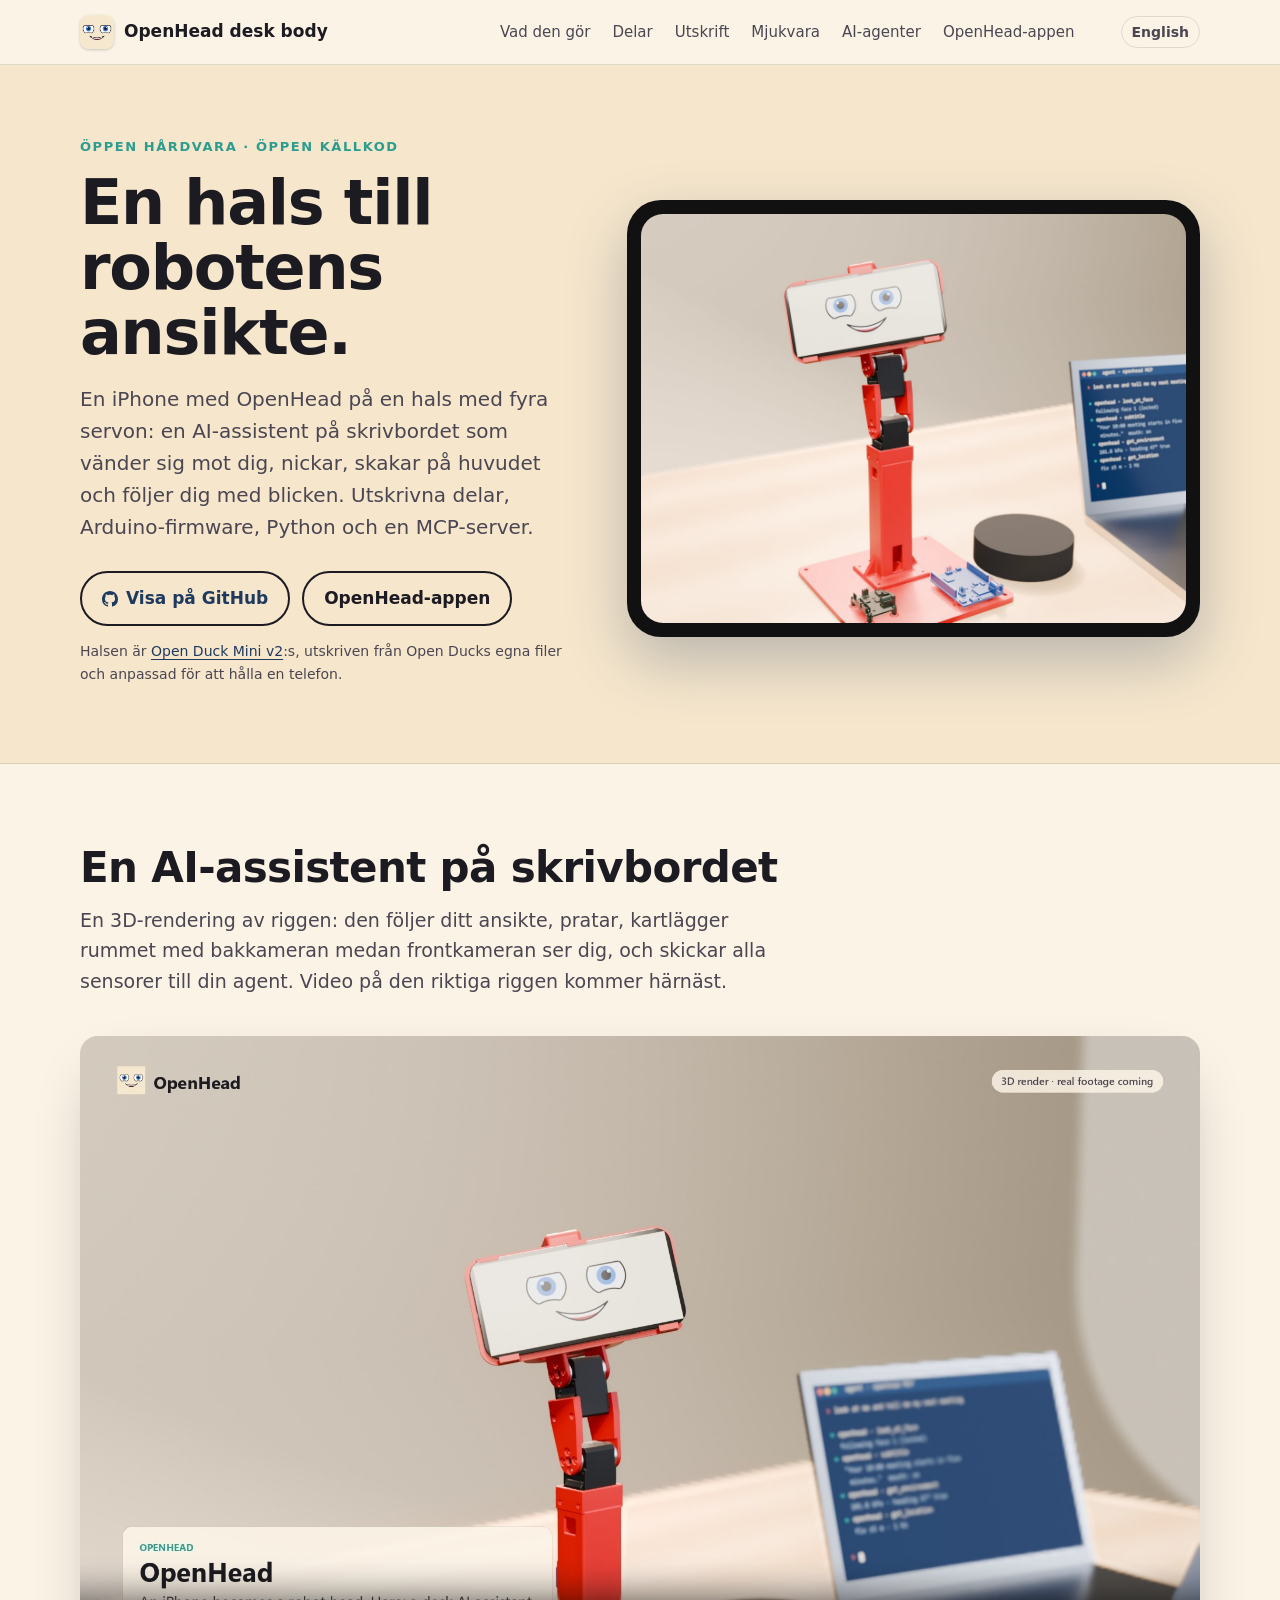
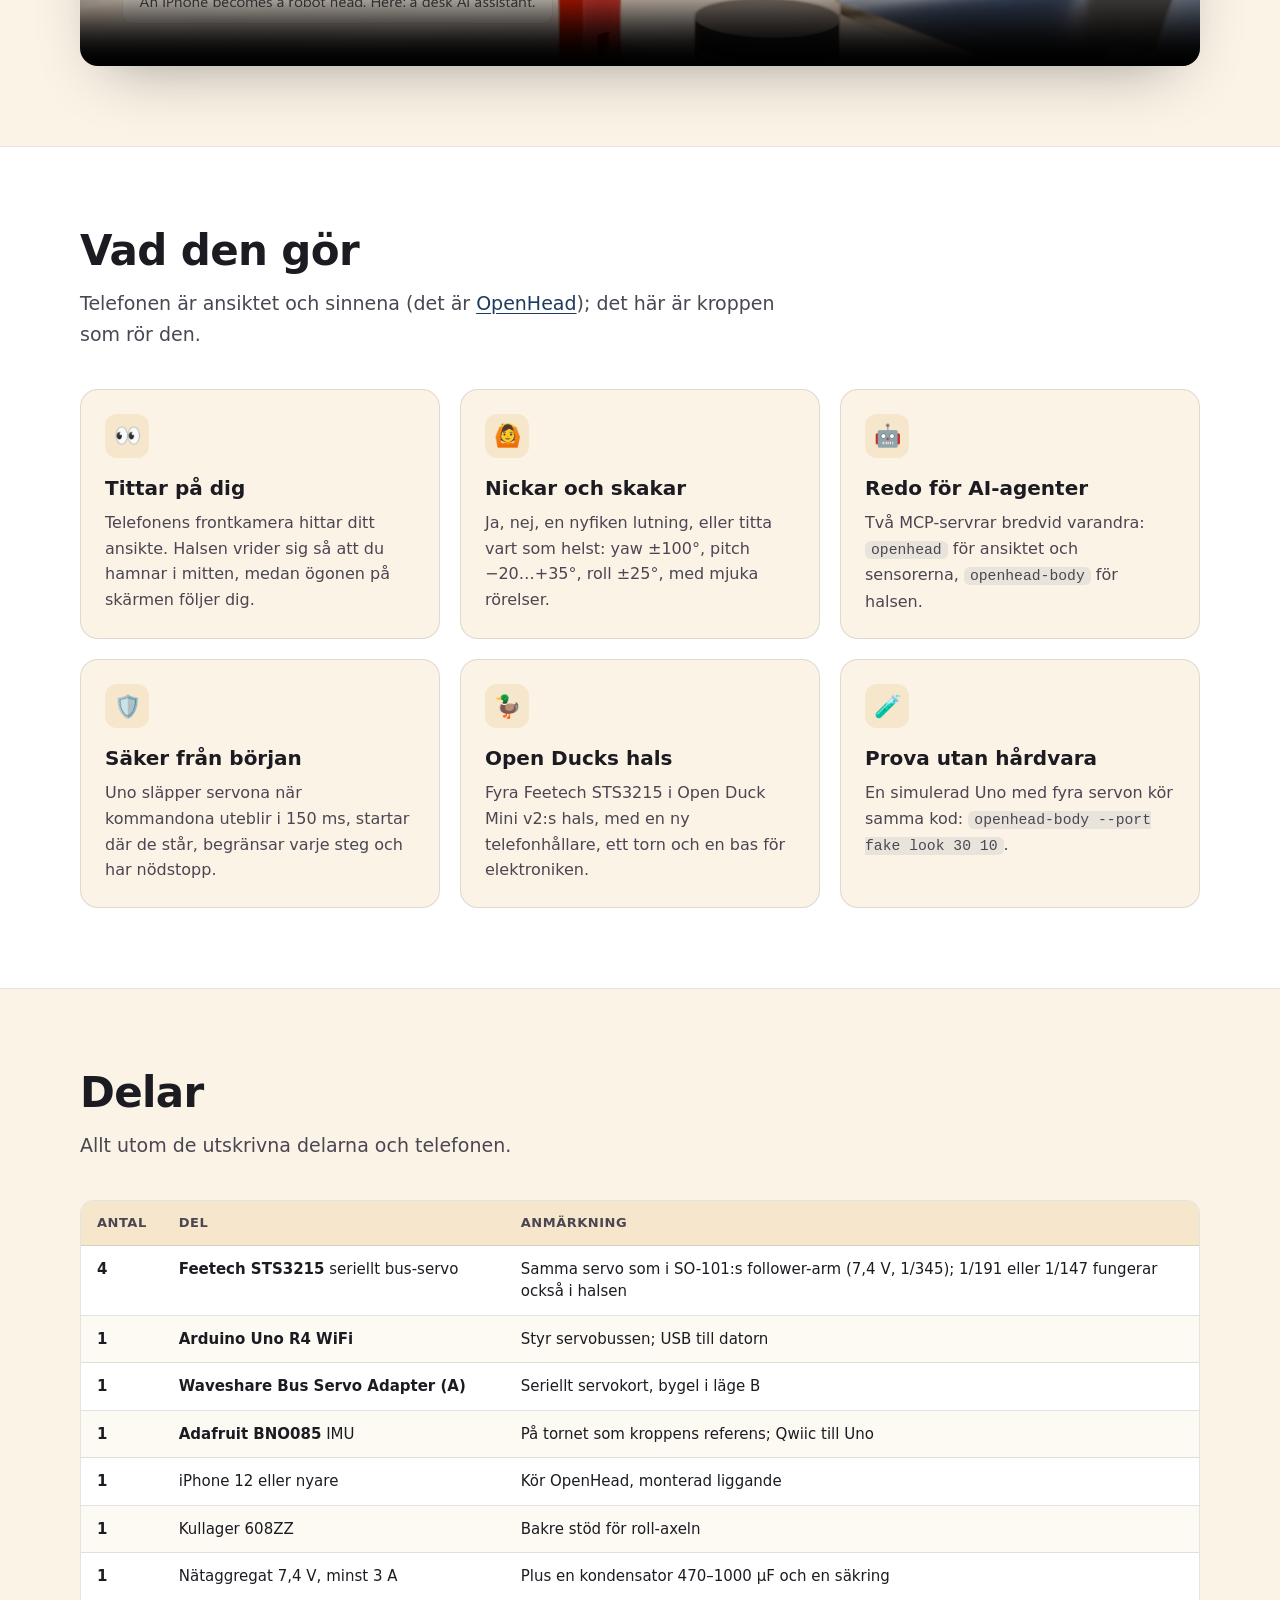
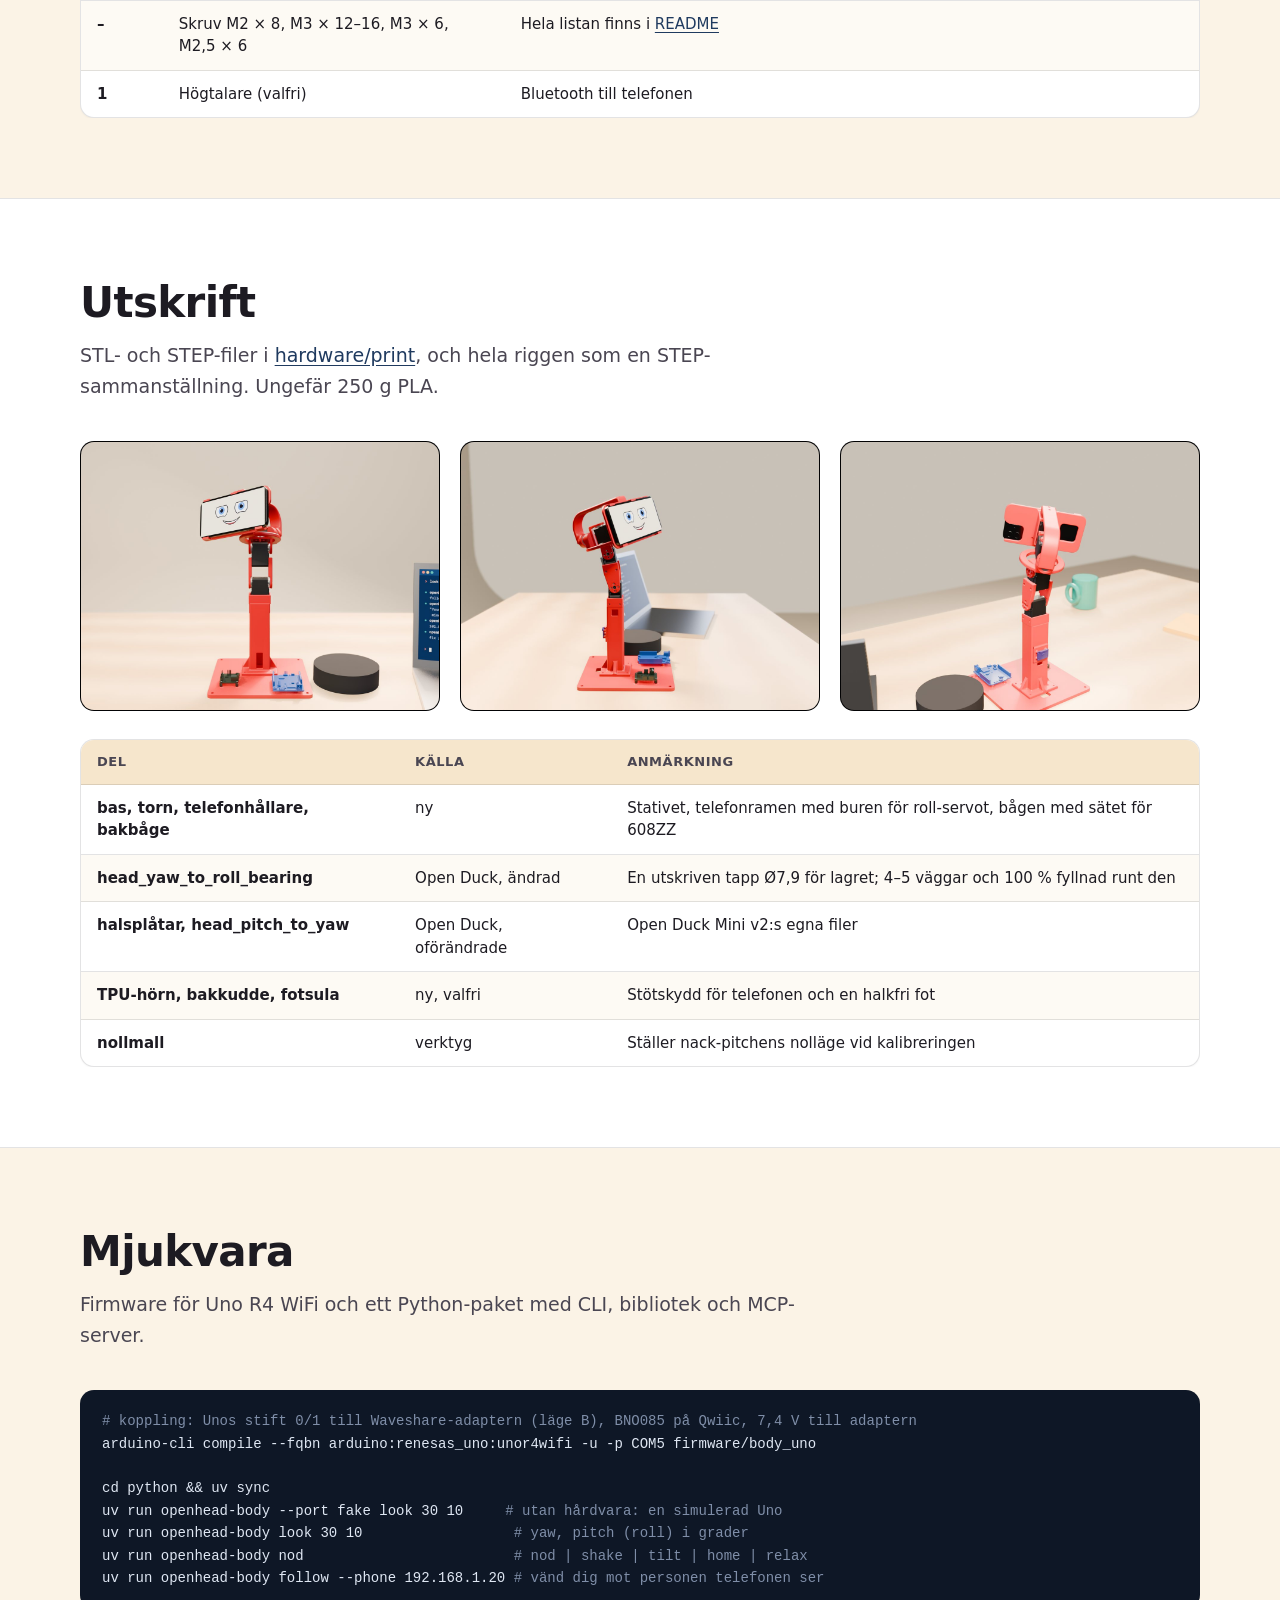
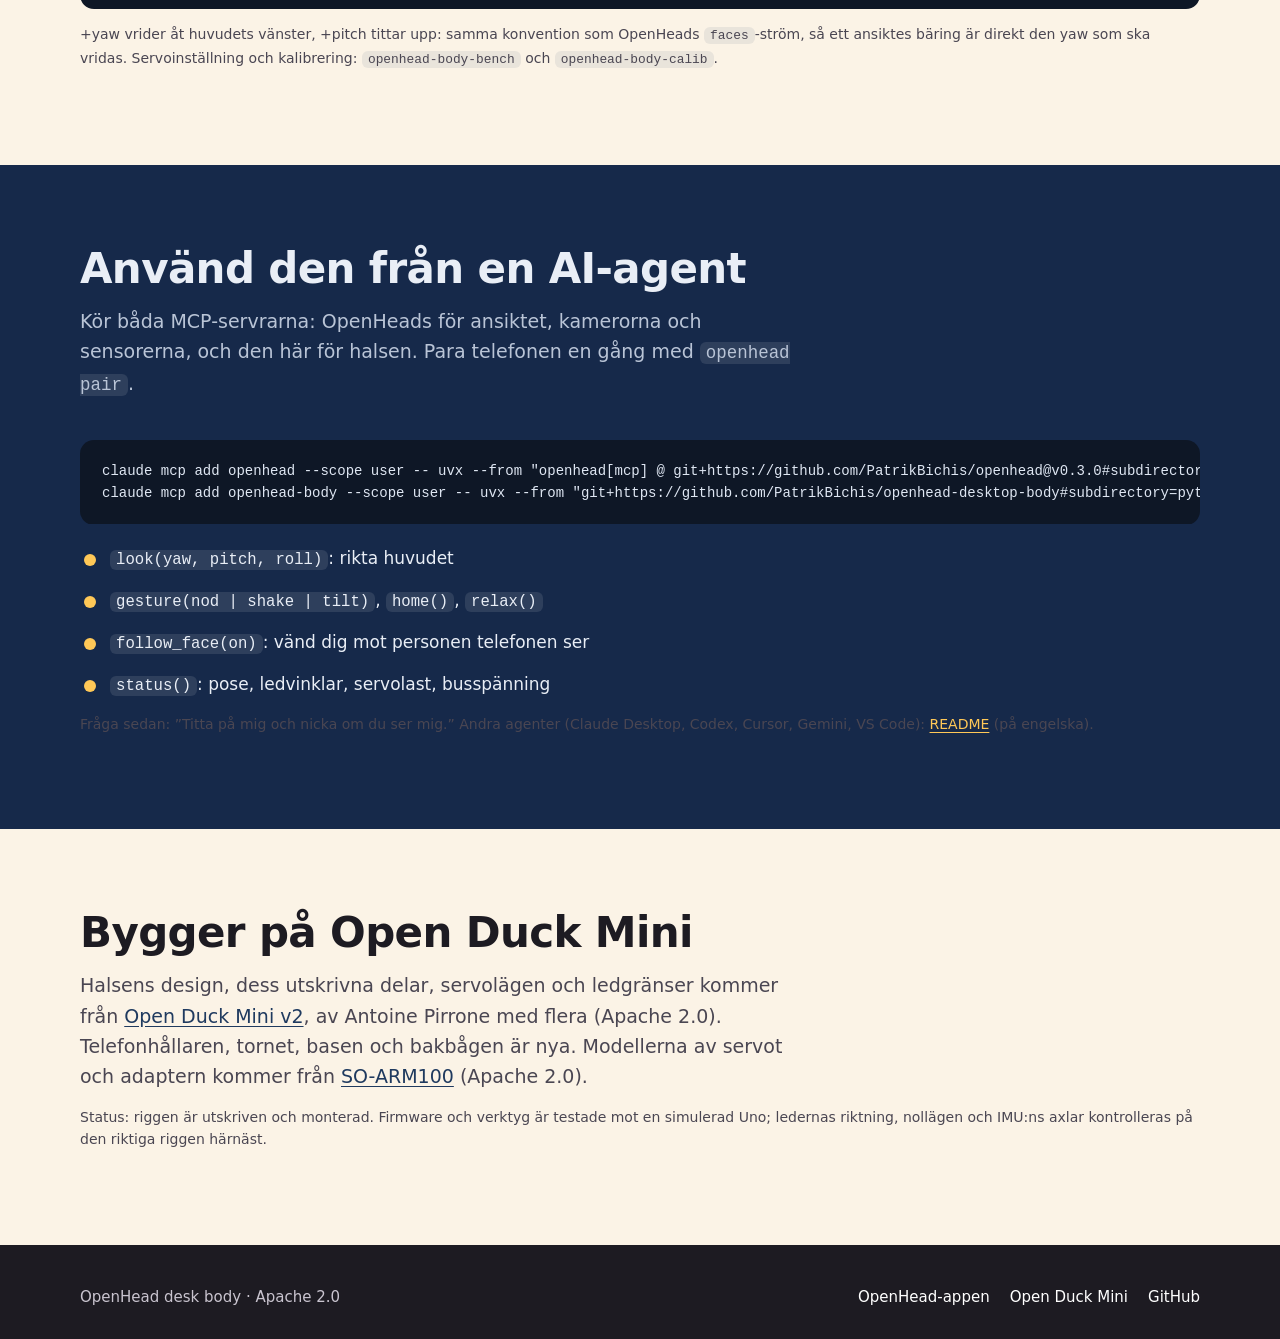
==== docs/sv/index.html @ c27f56aa "OpenHead desk body: Open Duck Mini's neck holding an iPhone The body under OpenHead: printed parts (" ====
<!doctype html>
<html lang="sv">
<head>
  <meta charset="utf-8">
  <meta name="viewport" content="width=device-width, initial-scale=1">
  <title>OpenHead desk body</title>
  <meta name="description" content="En iPhone på en hals med fyra servon: en AI-assistent på skrivbordet som tittar på dig. Utskrivna delar, firmware för Arduino Uno R4 WiFi, Python och en MCP-server. Halsen är Open Duck Mini v2:s, anpassad för att hålla en telefon. Öppen källkod.">
  <meta property="og:title" content="OpenHead desk body">
  <meta property="og:description" content="En iPhone på en hals med fyra servon: en AI-assistent på skrivbordet som tittar på dig. Öppen källkod.">
  <meta property="og:image" content="https://patrikbichis.github.io/openhead-desktop-body/media/desk-assistant-poster.jpg">
  <link rel="alternate" hreflang="en" href="https://patrikbichis.github.io/openhead-desktop-body/">
  <link rel="alternate" hreflang="sv" href="https://patrikbichis.github.io/openhead-desktop-body/sv/">
  <link rel="alternate" hreflang="x-default" href="https://patrikbichis.github.io/openhead-desktop-body/">
  <link rel="icon" href="../media/favicon.png">
  <link rel="stylesheet" href="../site.css">
</head>
<body>
  <header class="top">
    <div class="wrap">
      <a class="brand" href="./"><img src="../media/icon.png" alt="">OpenHead desk body</a>
      <nav aria-label="Huvudmeny">
        <a href="#what">Vad den gör</a>
        <a href="#bom">Delar</a>
        <a href="#print">Utskrift</a>
        <a href="#software">Mjukvara</a>
        <a href="#agents">AI-agenter</a>
        <a href="https://patrikbichis.github.io/openhead/sv/">OpenHead-appen</a>
      </nav>
      <a class="lang" href="../" hreflang="en" lang="en">English</a>
    </div>
  </header>

  <main>
    <section class="hero">
      <div class="wrap">
        <div>
          <p class="eyebrow">Öppen hårdvara · Öppen källkod</p>
          <h1>En hals till robotens ansikte.</h1>
          <p class="lead">En iPhone med OpenHead på en hals med fyra servon: en AI-assistent på skrivbordet som vänder sig mot dig, nickar, skakar på huvudet och följer dig med blicken. Utskrivna delar, Arduino-firmware, Python och en MCP-server.</p>
          <div class="buttons">
            <a class="btn" href="https://github.com/PatrikBichis/openhead-desktop-body"><svg class="gh" aria-hidden="true" width="16" height="16" viewBox="0 0 16 16" fill="currentColor"><path d="M8 0c4.42 0 8 3.58 8 8a8.013 8.013 0 0 1-5.45 7.59c-.4.08-.55-.17-.55-.38 0-.27.01-1.13.01-2.2 0-.75-.25-1.23-.54-1.48 1.78-.2 3.65-.88 3.65-3.95 0-.88-.31-1.59-.82-2.15.08-.2.36-1.02-.08-2.12 0 0-.67-.22-2.2.82-.64-.18-1.32-.27-2-.27-.68 0-1.36.09-2 .27-1.53-1.03-2.2-.82-2.2-.82-.44 1.1-.16 1.92-.08 2.12-.51.56-.82 1.28-.82 2.15 0 3.06 1.86 3.75 3.64 3.95-.23.2-.44.55-.51 1.07-.46.21-1.61.55-2.33-.66-.15-.24-.6-.83-1.23-.82-.67.01-.27.38.01.53.34.19.73.9.82 1.13.16.45.68 1.31 2.69.94 0 .67.01 1.3.01 1.49 0 .21-.15.45-.55.38A7.995 7.995 0 0 1 0 8c0-4.42 3.58-8 8-8Z"/></svg>Visa på GitHub</a>
            <a class="btn ghost" href="https://patrikbichis.github.io/openhead/sv/">OpenHead-appen</a>
          </div>
          <p class="note">Halsen är <a href="https://github.com/apirrone/Open_Duck_Mini">Open Duck Mini v2</a>:s, utskriven från Open Ducks egna filer och anpassad för att hålla en telefon.</p>
        </div>
        <div class="phone">
          <img src="../media/hardware/hero.jpg" alt="Rendering av riggen: ett rött torn och en hals med fyra servon som håller en iPhone med ett leende ansikte" style="border-radius:22px; aspect-ratio: 4 / 3">
        </div>
      </div>
    </section>

    <section id="desk" class="film">
      <div class="wrap">
        <h2>En AI-assistent på skrivbordet</h2>
        <p class="sub">En 3D-rendering av riggen: den följer ditt ansikte, pratar, kartlägger rummet med bakkameran medan frontkameran ser dig, och skickar alla sensorer till din agent. Video på den riktiga riggen kommer härnäst.</p>
        <video controls muted loop playsinline preload="metadata" poster="../media/desk-assistant-poster.jpg"
               aria-label="3D-rendering: den röda riggen på ett skrivbord som följer en person, pratar, använder båda kamerorna och skickar sensordata till en AI-agent på en laptop">
          <source src="../media/desk-assistant.mp4" type="video/mp4">
        </video>
      </div>
    </section>

    <section id="what" class="alt">
      <div class="wrap">
        <h2>Vad den gör</h2>
        <p class="sub">Telefonen är ansiktet och sinnena (det är <a href="https://github.com/PatrikBichis/openhead">OpenHead</a>); det här är kroppen som rör den.</p>
        <div class="grid">
          <div class="card">
            <div class="icon" aria-hidden="true">👀</div>
            <h3>Tittar på dig</h3>
            <p>Telefonens frontkamera hittar ditt ansikte. Halsen vrider sig så att du hamnar i mitten, medan ögonen på skärmen följer dig.</p>
          </div>
          <div class="card">
            <div class="icon" aria-hidden="true">🙆</div>
            <h3>Nickar och skakar</h3>
            <p>Ja, nej, en nyfiken lutning, eller titta vart som helst: yaw ±100°, pitch −20…+35°, roll ±25°, med mjuka rörelser.</p>
          </div>
          <div class="card">
            <div class="icon" aria-hidden="true">🤖</div>
            <h3>Redo för AI-agenter</h3>
            <p>Två MCP-servrar bredvid varandra: <code>openhead</code> för ansiktet och sensorerna, <code>openhead-body</code> för halsen.</p>
          </div>
          <div class="card">
            <div class="icon" aria-hidden="true">🛡️</div>
            <h3>Säker från början</h3>
            <p>Uno släpper servona när kommandona uteblir i 150 ms, startar där de står, begränsar varje steg och har nödstopp.</p>
          </div>
          <div class="card">
            <div class="icon" aria-hidden="true">🦆</div>
            <h3>Open Ducks hals</h3>
            <p>Fyra Feetech STS3215 i Open Duck Mini v2:s hals, med en ny telefonhållare, ett torn och en bas för elektroniken.</p>
          </div>
          <div class="card">
            <div class="icon" aria-hidden="true">🧪</div>
            <h3>Prova utan hårdvara</h3>
            <p>En simulerad Uno med fyra servon kör samma kod: <code>openhead-body --port fake look 30 10</code>.</p>
          </div>
        </div>
      </div>
    </section>

    <section id="bom">
      <div class="wrap">
        <h2>Delar</h2>
        <p class="sub">Allt utom de utskrivna delarna och telefonen.</p>
        <div style="overflow-x:auto">
          <table class="data">
            <thead><tr><th>Antal</th><th>Del</th><th>Anmärkning</th></tr></thead>
            <tbody>
              <tr><td>4</td><td><strong>Feetech STS3215</strong> seriellt bus-servo</td><td>Samma servo som i SO-101:s follower-arm (7,4 V, 1/345); 1/191 eller 1/147 fungerar också i halsen</td></tr>
              <tr><td>1</td><td><strong>Arduino Uno R4 WiFi</strong></td><td>Styr servobussen; USB till datorn</td></tr>
              <tr><td>1</td><td><strong>Waveshare Bus Servo Adapter (A)</strong></td><td>Seriellt servokort, bygel i läge B</td></tr>
              <tr><td>1</td><td><strong>Adafruit BNO085</strong> IMU</td><td>På tornet som kroppens referens; Qwiic till Uno</td></tr>
              <tr><td>1</td><td>iPhone 12 eller nyare</td><td>Kör OpenHead, monterad liggande</td></tr>
              <tr><td>1</td><td>Kullager 608ZZ</td><td>Bakre stöd för roll-axeln</td></tr>
              <tr><td>1</td><td>Nätaggregat 7,4 V, minst 3 A</td><td>Plus en kondensator 470–1000 µF och en säkring</td></tr>
              <tr><td>–</td><td>Skruv M2 × 8, M3 × 12–16, M3 × 6, M2,5 × 6</td><td>Hela listan finns i <a href="https://github.com/PatrikBichis/openhead-desktop-body#bill-of-materials">README</a></td></tr>
              <tr><td>1</td><td>Högtalare (valfri)</td><td>Bluetooth till telefonen</td></tr>
            </tbody>
          </table>
        </div>
      </div>
    </section>

    <section id="print" class="alt">
      <div class="wrap">
        <h2>Utskrift</h2>
        <p class="sub">STL- och STEP-filer i <a href="https://github.com/PatrikBichis/openhead-desktop-body/tree/main/hardware/print">hardware/print</a>, och hela riggen som en STEP-sammanställning. Ungefär 250 g PLA.</p>
        <div class="grid" style="grid-template-columns: repeat(3, minmax(0, 1fr))">
          <figure style="margin:0"><img class="shot" src="../media/hardware/front.jpg" alt="Riggen framifrån" loading="lazy"></figure>
          <figure style="margin:0"><img class="shot" src="../media/hardware/side.jpg" alt="Riggen från sidan: torn, hals och telefonhållare" loading="lazy"></figure>
          <figure style="margin:0"><img class="shot" src="../media/hardware/back.jpg" alt="Riggen bakifrån: bakbågen med lagret och telefonens bakkamera" loading="lazy"></figure>
        </div>
        <div style="overflow-x:auto; margin-top: 28px">
          <table class="data">
            <thead><tr><th>Del</th><th>Källa</th><th>Anmärkning</th></tr></thead>
            <tbody>
              <tr><td>bas, torn, telefonhållare, bakbåge</td><td>ny</td><td>Stativet, telefonramen med buren för roll-servot, bågen med sätet för 608ZZ</td></tr>
              <tr><td>head_yaw_to_roll_bearing</td><td>Open Duck, ändrad</td><td>En utskriven tapp Ø7,9 för lagret; 4–5 väggar och 100 % fyllnad runt den</td></tr>
              <tr><td>halsplåtar, head_pitch_to_yaw</td><td>Open Duck, oförändrade</td><td>Open Duck Mini v2:s egna filer</td></tr>
              <tr><td>TPU-hörn, bakkudde, fotsula</td><td>ny, valfri</td><td>Stötskydd för telefonen och en halkfri fot</td></tr>
              <tr><td>nollmall</td><td>verktyg</td><td>Ställer nack-pitchens nolläge vid kalibreringen</td></tr>
            </tbody>
          </table>
        </div>
      </div>
    </section>

    <section id="software">
      <div class="wrap">
        <h2>Mjukvara</h2>
        <p class="sub">Firmware för Uno R4 WiFi och ett Python-paket med CLI, bibliotek och MCP-server.</p>
        <pre><span class="c"># koppling: Unos stift 0/1 till Waveshare-adaptern (läge B), BNO085 på Qwiic, 7,4 V till adaptern</span>
arduino-cli compile --fqbn arduino:renesas_uno:unor4wifi -u -p COM5 firmware/body_uno

cd python &amp;&amp; uv sync
uv run openhead-body --port fake look 30 10     <span class="c"># utan hårdvara: en simulerad Uno</span>
uv run openhead-body look 30 10                  <span class="c"># yaw, pitch (roll) i grader</span>
uv run openhead-body nod                         <span class="c"># nod | shake | tilt | home | relax</span>
uv run openhead-body follow --phone 192.168.1.20 <span class="c"># vänd dig mot personen telefonen ser</span></pre>
        <p class="note">+yaw vrider åt huvudets vänster, +pitch tittar upp: samma konvention som OpenHeads <code>faces</code>-ström, så ett ansiktes bäring är direkt den yaw som ska vridas. Servoinställning och kalibrering: <code>openhead-body-bench</code> och <code>openhead-body-calib</code>.</p>
      </div>
    </section>

    <section id="agents" class="dark">
      <div class="wrap">
        <h2>Använd den från en AI-agent</h2>
        <p class="sub">Kör båda MCP-servrarna: OpenHeads för ansiktet, kamerorna och sensorerna, och den här för halsen. Para telefonen en gång med <code>openhead pair</code>.</p>
        <pre>claude mcp add openhead --scope user -- uvx --from "openhead[mcp] @ git+https://github.com/PatrikBichis/openhead@v0.3.0#subdirectory=python" openhead mcp --device 192.168.1.20
claude mcp add openhead-body --scope user -- uvx --from "git+https://github.com/PatrikBichis/openhead-desktop-body#subdirectory=python" openhead-body --phone 192.168.1.20 mcp</pre>
        <ul class="list" style="margin-top: 20px">
          <li><code>look(yaw, pitch, roll)</code>: rikta huvudet</li>
          <li><code>gesture(nod | shake | tilt)</code>, <code>home()</code>, <code>relax()</code></li>
          <li><code>follow_face(on)</code>: vänd dig mot personen telefonen ser</li>
          <li><code>status()</code>: pose, ledvinklar, servolast, busspänning</li>
        </ul>
        <p class="note">Fråga sedan: ”Titta på mig och nicka om du ser mig.” Andra agenter (Claude Desktop, Codex, Cursor, Gemini, VS Code): <a href="https://github.com/PatrikBichis/openhead-desktop-body#use-it-from-an-ai-agent">README</a> (på engelska).</p>
      </div>
    </section>

    <section>
      <div class="wrap">
        <h2>Bygger på Open Duck Mini</h2>
        <p class="sub" style="margin-bottom: 12px">Halsens design, dess utskrivna delar, servolägen och ledgränser kommer från <a href="https://github.com/apirrone/Open_Duck_Mini">Open Duck Mini v2</a>, av Antoine Pirrone med flera (Apache 2.0). Telefonhållaren, tornet, basen och bakbågen är nya. Modellerna av servot och adaptern kommer från <a href="https://github.com/TheRobotStudio/SO-ARM100">SO-ARM100</a> (Apache 2.0).</p>
        <p class="note">Status: riggen är utskriven och monterad. Firmware och verktyg är testade mot en simulerad Uno; ledernas riktning, nollägen och IMU:ns axlar kontrolleras på den riktiga riggen härnäst.</p>
      </div>
    </section>
  </main>

  <footer>
    <div class="wrap">
      <span>OpenHead desk body · Apache 2.0</span>
      <nav aria-label="Sidfot">
        <a href="https://patrikbichis.github.io/openhead/sv/">OpenHead-appen</a>
        <a href="https://github.com/apirrone/Open_Duck_Mini">Open Duck Mini</a>
        <a class="ghlink" href="https://github.com/PatrikBichis/openhead-desktop-body">GitHub</a>
      </nav>
    </div>
  </footer>
  <script src="../film.js" defer></script>
</body>
</html>
---- docs/site.css ----
/* OpenHead website (GitHub Pages from docs/). Colours from the cartoon theme. */
:root {
  --cream: #f6e6cc;
  --cream-2: #fbf3e6;
  --ink: #1d1b22;
  --ink-2: #4a4652;
  --navy: #1f3a5f;
  --navy-2: #16294a;
  --coral: #e76f51;
  --teal: #2a9d8f;
  --gold: #ffc857;
  --red: #b8323f;
  --line: rgba(29, 27, 34, 0.12);
  --radius: 18px;
  --max: 1120px;
  color-scheme: light;
}

* { box-sizing: border-box; }

html { scroll-behavior: smooth; }

body {
  margin: 0;
  background: var(--cream-2);
  color: var(--ink);
  font: 17px/1.6 system-ui, -apple-system, "Segoe UI", Roboto, "Helvetica Neue", Arial, sans-serif;
  -webkit-font-smoothing: antialiased;
}

img, video { max-width: 100%; display: block; }

a { color: var(--navy); text-underline-offset: 3px; }
a:hover { color: var(--coral); }

.wrap { width: min(var(--max), 100% - 32px); margin: 0 auto; }

/* header */
.top {
  position: sticky; top: 0; z-index: 10;
  background: rgba(251, 243, 230, 0.85);
  backdrop-filter: blur(10px);
  -webkit-backdrop-filter: blur(10px);
  border-bottom: 1px solid var(--line);
}
.top .wrap { display: flex; align-items: center; gap: 24px; min-height: 64px; }
.brand { display: flex; align-items: center; gap: 10px; font-weight: 700; color: var(--ink); text-decoration: none; }
.brand img { width: 34px; height: 34px; border-radius: 9px; box-shadow: 0 1px 3px rgba(0,0,0,.2); }
.top nav { margin-left: auto; display: flex; gap: 22px; flex-wrap: wrap; }
.top nav a { color: var(--ink-2); text-decoration: none; font-weight: 500; font-size: 15px; }
.top nav a:hover { color: var(--coral); }

/* hero */
.hero { background: var(--cream); padding: 72px 0 64px; border-bottom: 1px solid var(--line); }
.hero .wrap { display: grid; grid-template-columns: minmax(0, 1fr) minmax(0, 1.15fr); gap: 48px; align-items: center; }
.eyebrow { text-transform: uppercase; letter-spacing: .12em; font-size: 13px; font-weight: 700; color: var(--teal); margin: 0 0 12px; }
h1 { font-size: clamp(38px, 5.4vw, 62px); line-height: 1.05; margin: 0 0 18px; letter-spacing: -0.02em; }
.lead { font-size: 20px; color: var(--ink-2); margin: 0 0 28px; }
.buttons { display: flex; gap: 12px; flex-wrap: wrap; }
.btn {
  display: inline-flex; align-items: center; gap: 8px; padding: 12px 20px; border-radius: 999px;
  font-weight: 600; text-decoration: none; border: 2px solid var(--ink);
}
.btn.primary { background: var(--ink); color: var(--cream-2); }
.btn.primary:hover { background: var(--navy); border-color: var(--navy); color: #fff; }
.btn.ghost { color: var(--ink); }
.btn.ghost:hover { background: var(--ink); color: var(--cream-2); }
.note { font-size: 14px; color: var(--ink-2); margin-top: 14px; }

.phone {
  background: #111; border-radius: 34px; padding: 14px; box-shadow: 0 24px 60px rgba(31, 58, 95, .28);
}
.phone img, .phone video { border-radius: 22px; width: 100%; aspect-ratio: 844 / 390; object-fit: cover; background: #000; }

/* sections */
section { padding: 80px 0; }
section.alt { background: #fff; border-top: 1px solid var(--line); border-bottom: 1px solid var(--line); }
section.dark { background: var(--navy-2); color: #e9eef6; }
section.dark a { color: var(--gold); }
h2 { font-size: clamp(30px, 3.6vw, 42px); line-height: 1.12; margin: 0 0 14px; letter-spacing: -0.015em; }
h3 { font-size: 20px; margin: 0 0 6px; }
.sub { font-size: 19px; color: var(--ink-2); max-width: 720px; margin: 0 0 40px; }
section.dark .sub { color: #b9c4d6; }
section.film video { width: 100%; aspect-ratio: 16 / 9; border-radius: var(--radius); background: var(--cream);
  box-shadow: 0 24px 60px -28px rgba(29, 27, 34, .45); }

.grid { display: grid; grid-template-columns: repeat(3, minmax(0, 1fr)); gap: 20px; }
.card {
  background: #fff; border: 1px solid var(--line); border-radius: var(--radius); padding: 24px;
}
section.alt .card { background: var(--cream-2); }
.card p { margin: 0; color: var(--ink-2); font-size: 16px; }
.card .icon {
  width: 44px; height: 44px; border-radius: 12px; display: grid; place-items: center;
  font-size: 22px; margin-bottom: 14px; background: var(--cream);
}

.themes { display: grid; grid-template-columns: repeat(3, minmax(0, 1fr)); gap: 20px; }
.themes figure { margin: 0; }
.themes img { border-radius: 14px; border: 1px solid var(--line); aspect-ratio: 844 / 390; object-fit: cover; }
.themes figcaption { margin-top: 10px; font-weight: 600; }
.themes figcaption span { display: block; font-weight: 400; color: var(--ink-2); font-size: 15px; }

.split { display: grid; grid-template-columns: minmax(0, 1fr) minmax(0, 1fr); gap: 48px; align-items: center; }
.split.reverse > :first-child { order: 2; }
.list { list-style: none; padding: 0; margin: 0; display: grid; gap: 14px; }
.list li { padding-left: 30px; position: relative; }
.list li::before {
  content: ""; position: absolute; left: 4px; top: 9px; width: 12px; height: 12px; border-radius: 50%;
  background: var(--coral);
}
section.dark .list li::before { background: var(--gold); }

.shot { border-radius: 14px; border: 1px solid var(--line); background: #000; }

.steps { counter-reset: step; display: grid; grid-template-columns: repeat(4, 1fr); gap: 20px; }
.steps li { list-style: none; counter-increment: step; }
.steps li::before {
  content: counter(step); display: grid; place-items: center; width: 36px; height: 36px; border-radius: 50%;
  background: var(--gold); color: var(--ink); font-weight: 800; margin-bottom: 12px;
}
.steps { padding: 0; margin: 0; }

pre {
  background: #0e1726; color: #dfe7f3; border-radius: 14px; padding: 20px 22px; overflow-x: auto;
  font: 14px/1.6 ui-monospace, SFMono-Regular, Menlo, Consolas, monospace; margin: 0;
}
pre .c { color: #7f8ea8; }
code { font-family: ui-monospace, SFMono-Regular, Menlo, Consolas, monospace; font-size: .92em; }
:not(pre) > code { background: rgba(31, 58, 95, .08); padding: 1px 6px; border-radius: 6px; overflow-wrap: anywhere; }
section.dark :not(pre) > code { background: rgba(255, 255, 255, .1); }

.settings { display: grid; grid-template-columns: repeat(2, 1fr); gap: 14px; }
.settings img { border-radius: 12px; border: 1px solid var(--line); }

details { background: #fff; border: 1px solid var(--line); border-radius: 14px; padding: 16px 20px; }
details + details { margin-top: 12px; }
summary { cursor: pointer; font-weight: 600; }
details p { color: var(--ink-2); margin: 10px 0 0; }

table.data { width: 100%; border-collapse: separate; border-spacing: 0; font-size: 15px; line-height: 1.5;
  background: #fff; border: 1px solid var(--line); border-radius: 14px; overflow: hidden;
  box-shadow: 0 1px 2px rgba(29, 27, 34, .04); }
table.data th, table.data td { text-align: left; padding: 12px 16px; border-bottom: 1px solid var(--line); vertical-align: top; }
table.data th { background: var(--cream); font-weight: 700; font-size: 13px; letter-spacing: .04em; text-transform: uppercase; color: var(--ink-2); }
table.data tbody tr:last-child td { border-bottom: 0; }
table.data tbody tr:nth-child(even) td { background: #fdfaf4; }
table.data td:first-child { font-weight: 600; }
table.data.streams td:nth-child(1), table.data.streams td:nth-child(2) { white-space: nowrap; }
section.dark .themes img { border-color: rgba(255, 255, 255, .15); }

/* text pages (privacy, support) */
.page { padding: 56px 0 80px; }
.page .wrap { max-width: 780px; }
.page h1 { font-size: clamp(34px, 4.4vw, 48px); }
.page h2 { font-size: 24px; margin: 40px 0 10px; }
.page p, .page li { color: var(--ink-2); }
.page .updated { color: var(--ink-2); font-size: 15px; }
.box { background: var(--cream); border-radius: var(--radius); padding: 20px 24px; margin: 24px 0; }
.box p { margin: 0; color: var(--ink); }

/* footer */
footer { background: var(--ink); color: #c9c4cf; padding: 40px 0; font-size: 15px; }
footer .wrap { display: flex; gap: 24px; flex-wrap: wrap; align-items: center; }
footer a { color: #fff; text-decoration: none; }
footer a:hover { color: var(--gold); }
footer nav { display: flex; gap: 20px; flex-wrap: wrap; margin-left: auto; }

@media (max-width: 900px) {
  .hero .wrap, .split { grid-template-columns: minmax(0, 1fr); gap: 32px; }
  .split.reverse > :first-child { order: 0; }
  .grid, .themes { grid-template-columns: 1fr 1fr; }
  .steps { grid-template-columns: 1fr 1fr; }
  section { padding: 60px 0; }
}
@media (max-width: 600px) {
  body { font-size: 16px; }
  .top nav { display: none; }
  .grid, .themes, .steps, .settings { grid-template-columns: 1fr; }
  .hero { padding: 48px 0; }
  .lead { font-size: 18px; }
}

/* Language switch: stays visible when the main nav is hidden on phones */
.top .lang { margin-left: 22px; padding: 4px 10px; border: 1px solid var(--line); border-radius: 999px;
  color: var(--ink-2); text-decoration: none; font-size: 14px; font-weight: 600; white-space: nowrap; }
.top .lang:hover { color: var(--coral); border-color: var(--coral); }
@media (max-width: 600px) { .top .lang { margin-left: auto; } }

/* App Store button and its QR code (a popover; without popover support the button does nothing) */
button.btn { font: inherit; font-weight: 600; background: none; cursor: pointer; }
.qr { border: 0; border-radius: var(--radius); padding: 28px; text-align: center; max-width: 340px;
  box-shadow: 0 20px 60px rgba(0,0,0,.35); background: #fff; color: var(--ink); }
.qr::backdrop { background: rgba(22, 41, 74, .55); }
.qr img { display: block; margin: 0 auto; width: 264px; height: 264px; }
.qr p { font-size: 15px; color: var(--ink-2); margin: 14px 0 18px; }

/* Apple's App Store badge (unchanged artwork, at least 40 px high) and the GitHub mark */
.store { display: inline-flex; align-items: center; }
.store img { display: block; height: 50px; width: auto; }
.gh { flex: none; }
.ghlink { display: inline-flex; align-items: center; gap: 6px; }
table.data code { white-space: nowrap; }

/* AI agent setup: one folding box per agent */
details.agent { background: #fff; border: 1px solid var(--line); border-radius: 14px; padding: 4px 18px; margin: 10px 0; }
details.agent summary { font-weight: 700; padding: 12px 0; cursor: pointer; }
details.agent p { margin: 0 0 10px; font-size: 15px; color: var(--ink-2); }
details.agent pre { margin: 0 0 16px; white-space: pre-wrap; word-break: break-word; font-size: 13px; }
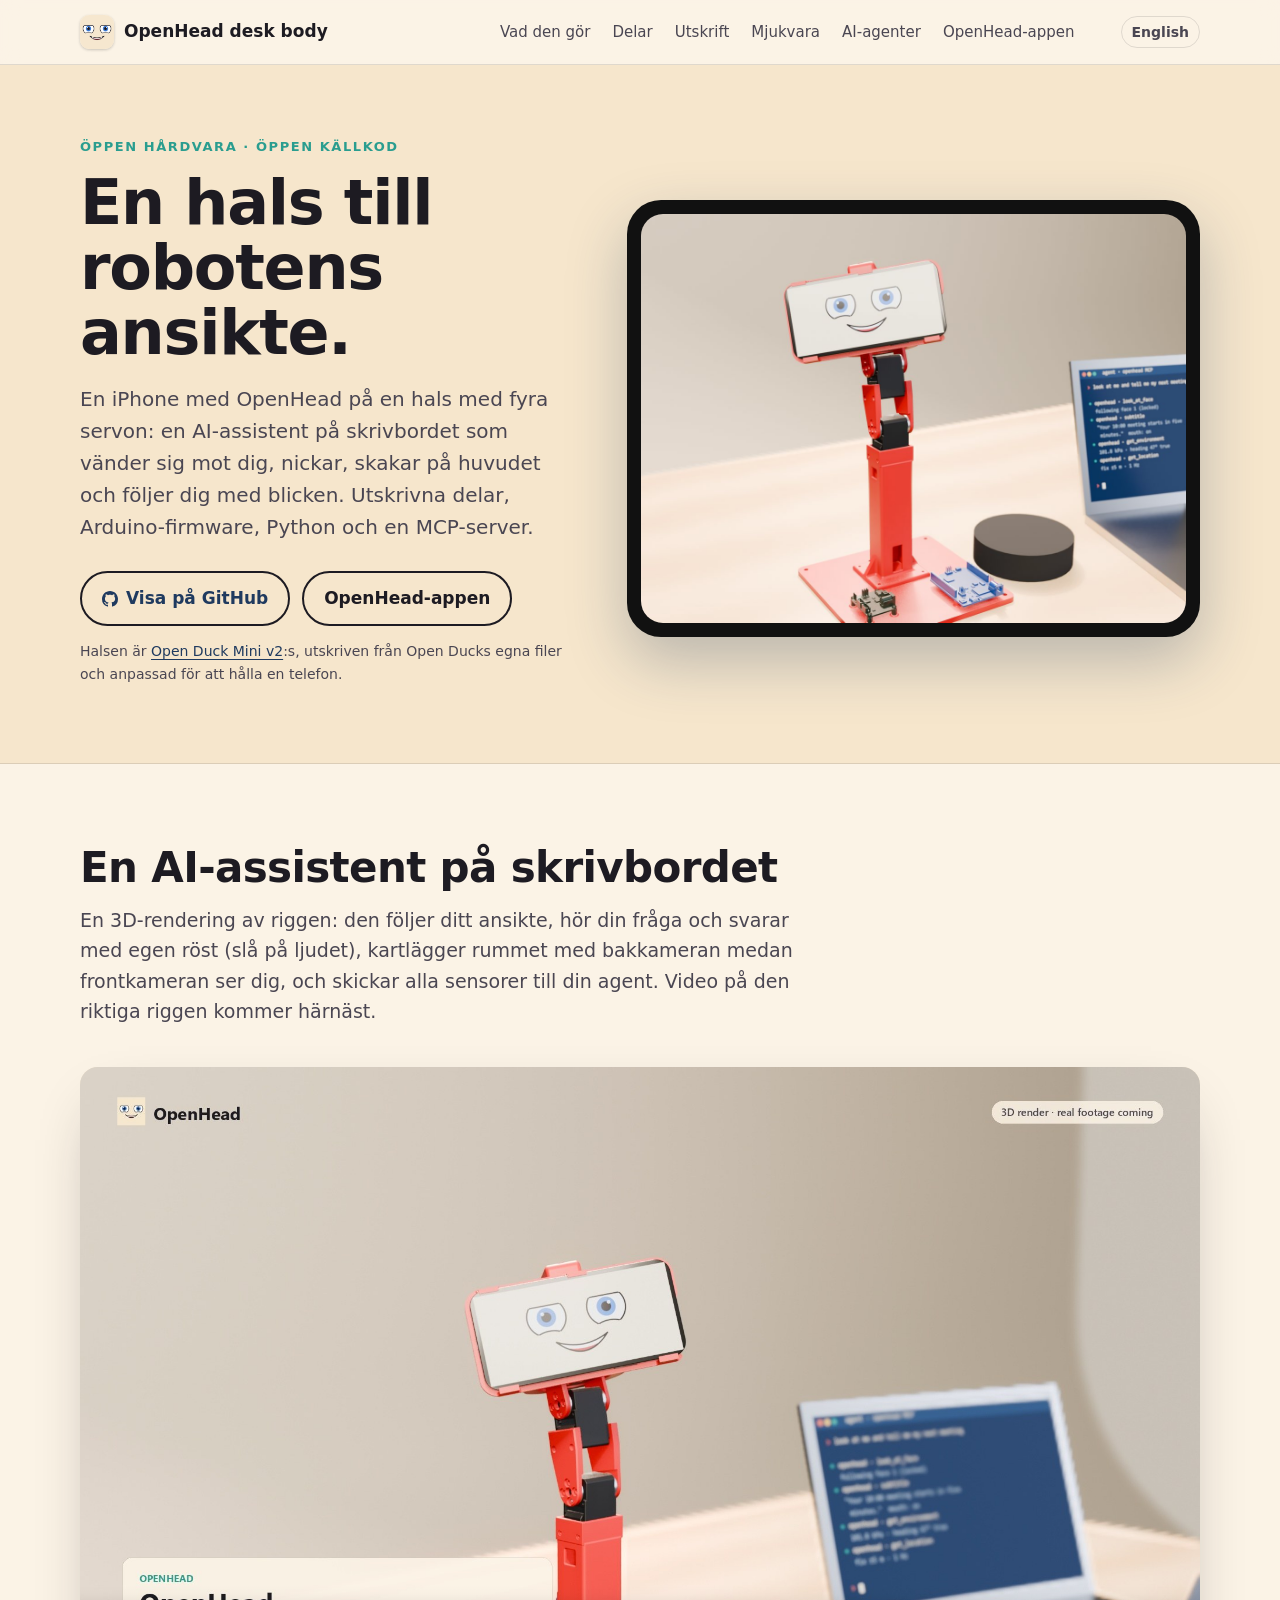
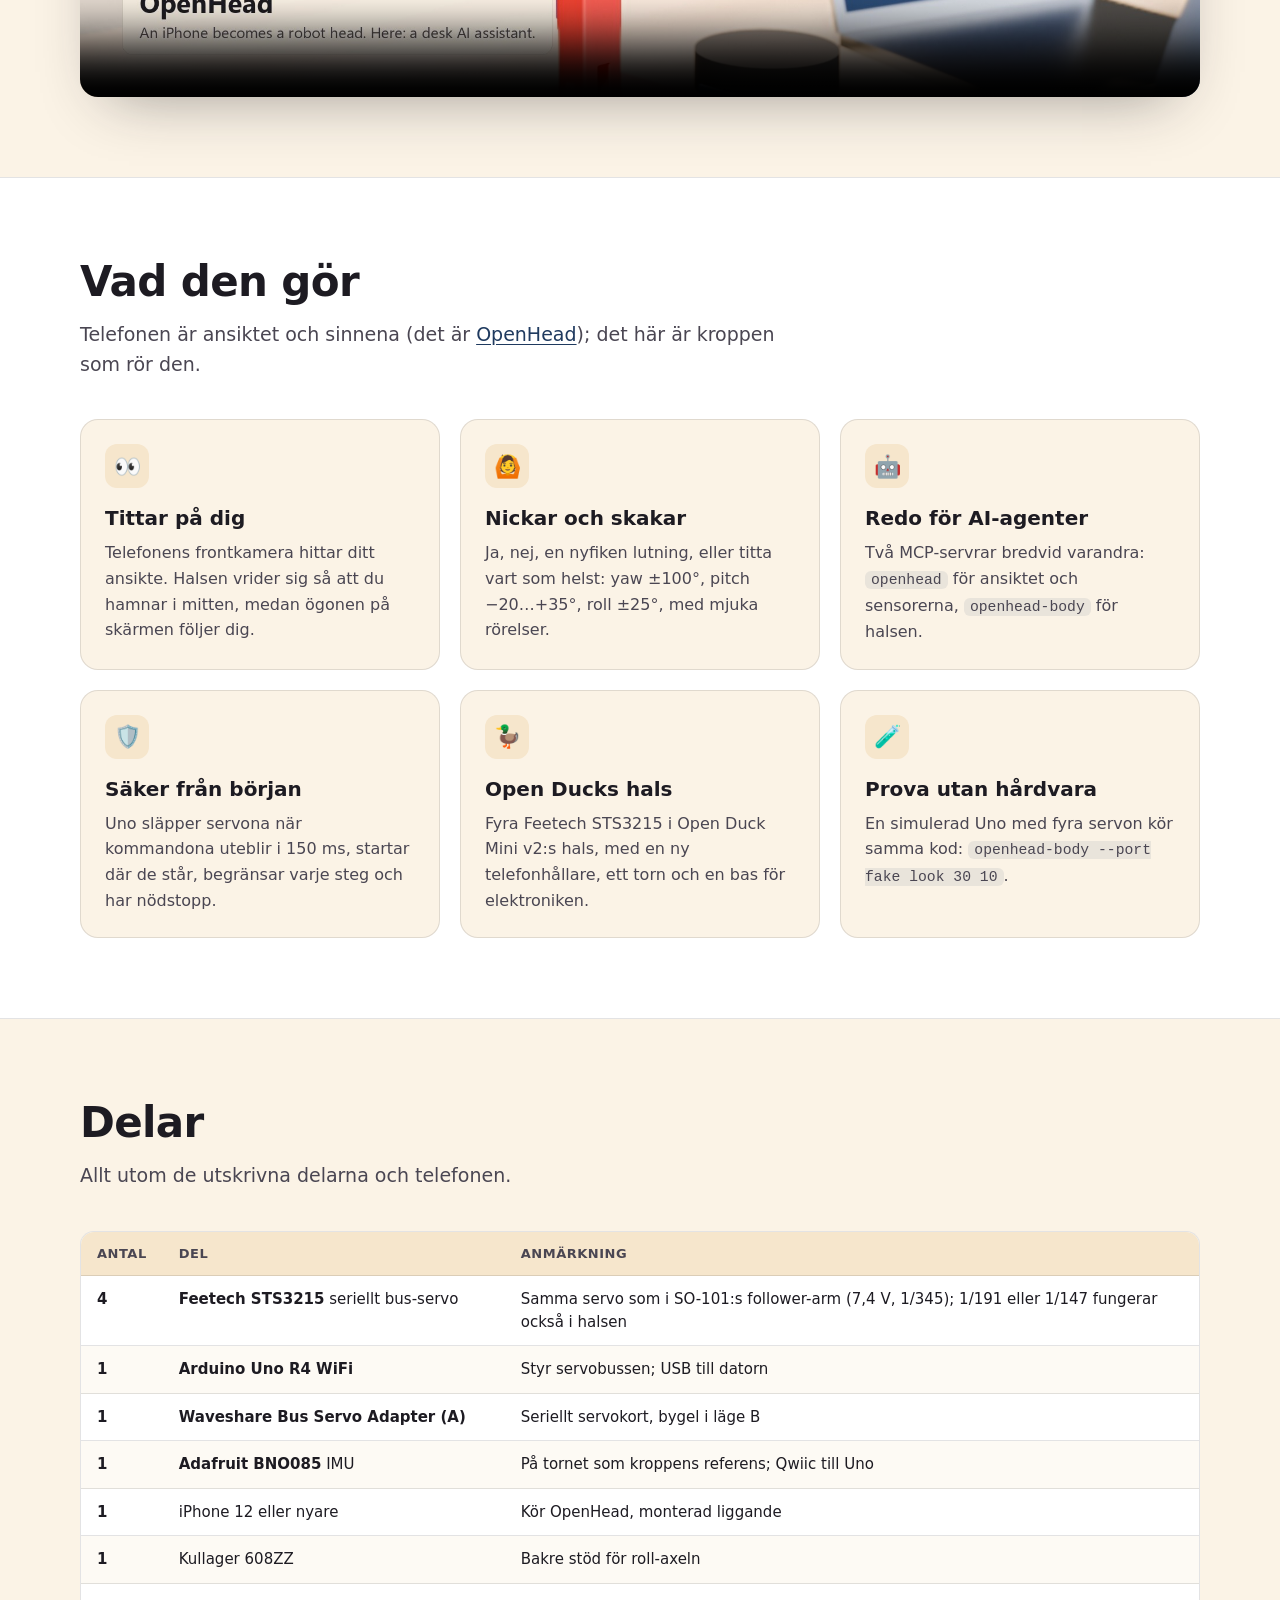
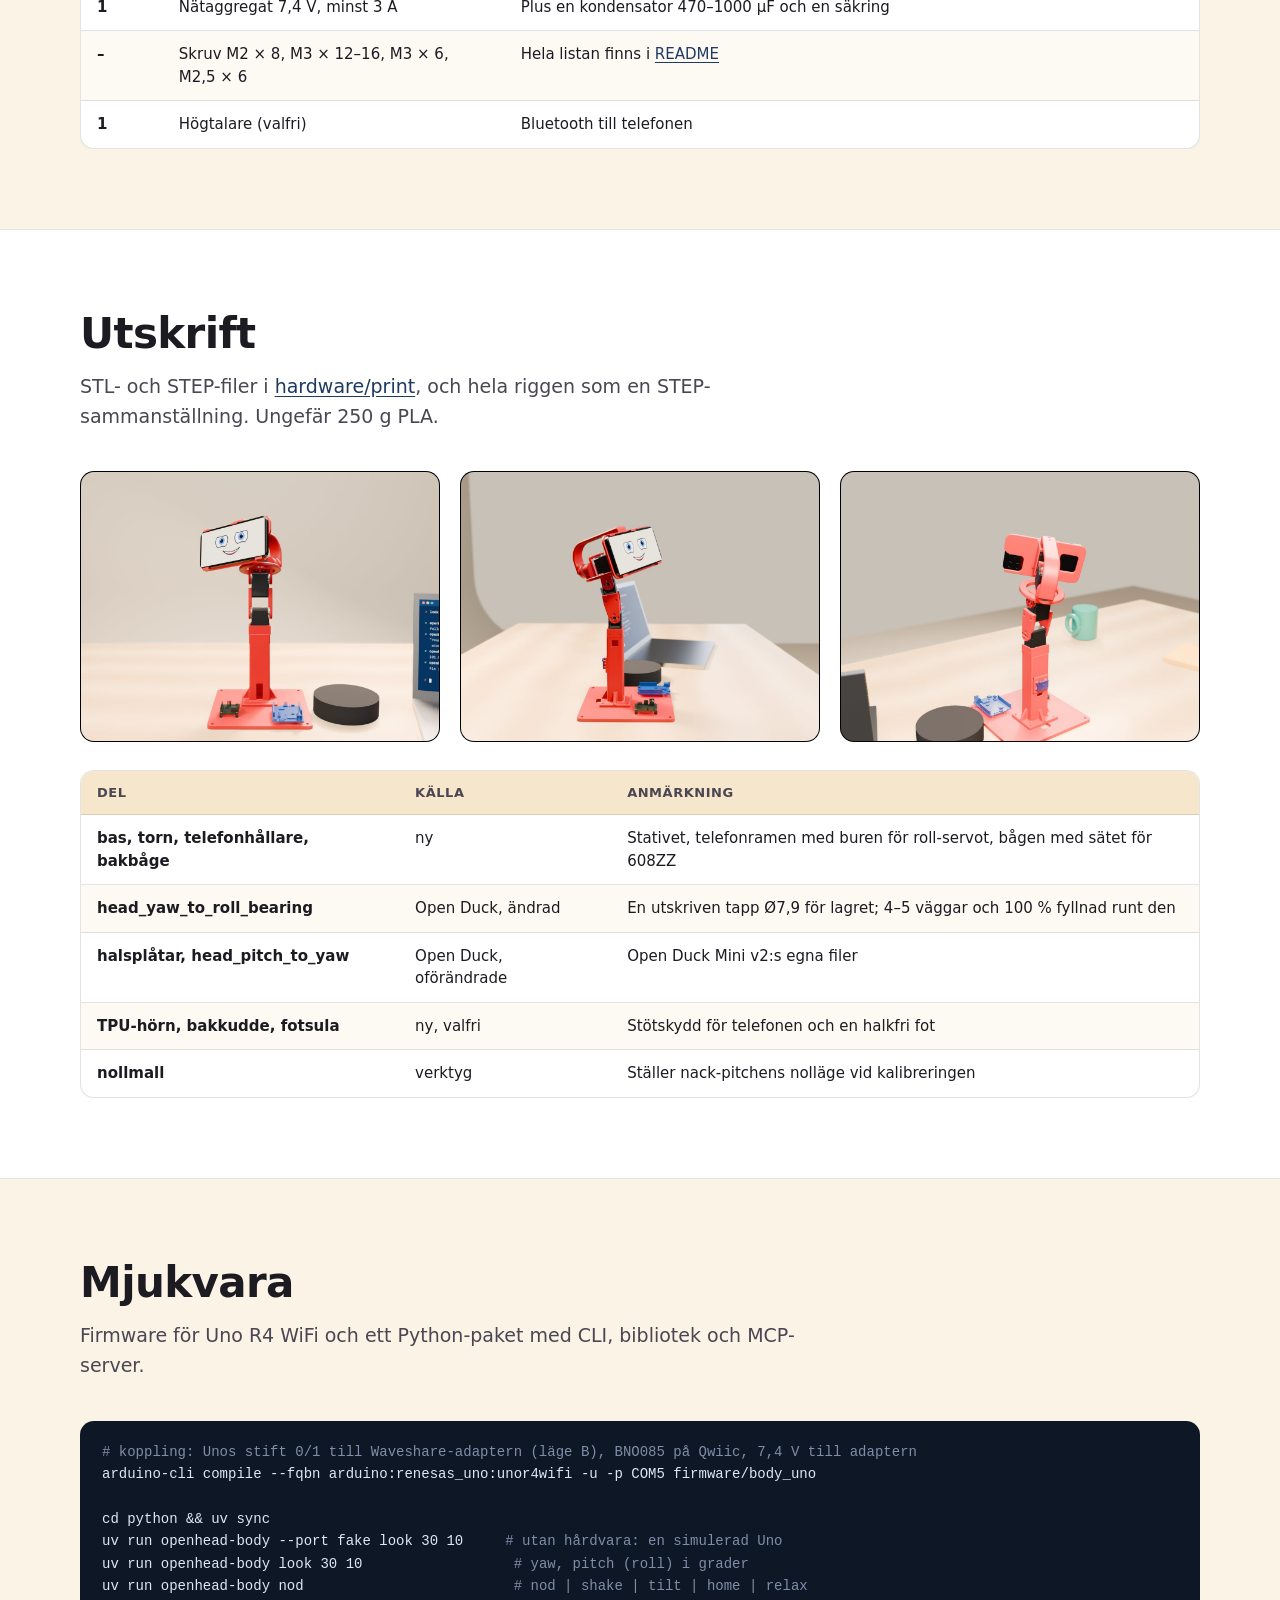
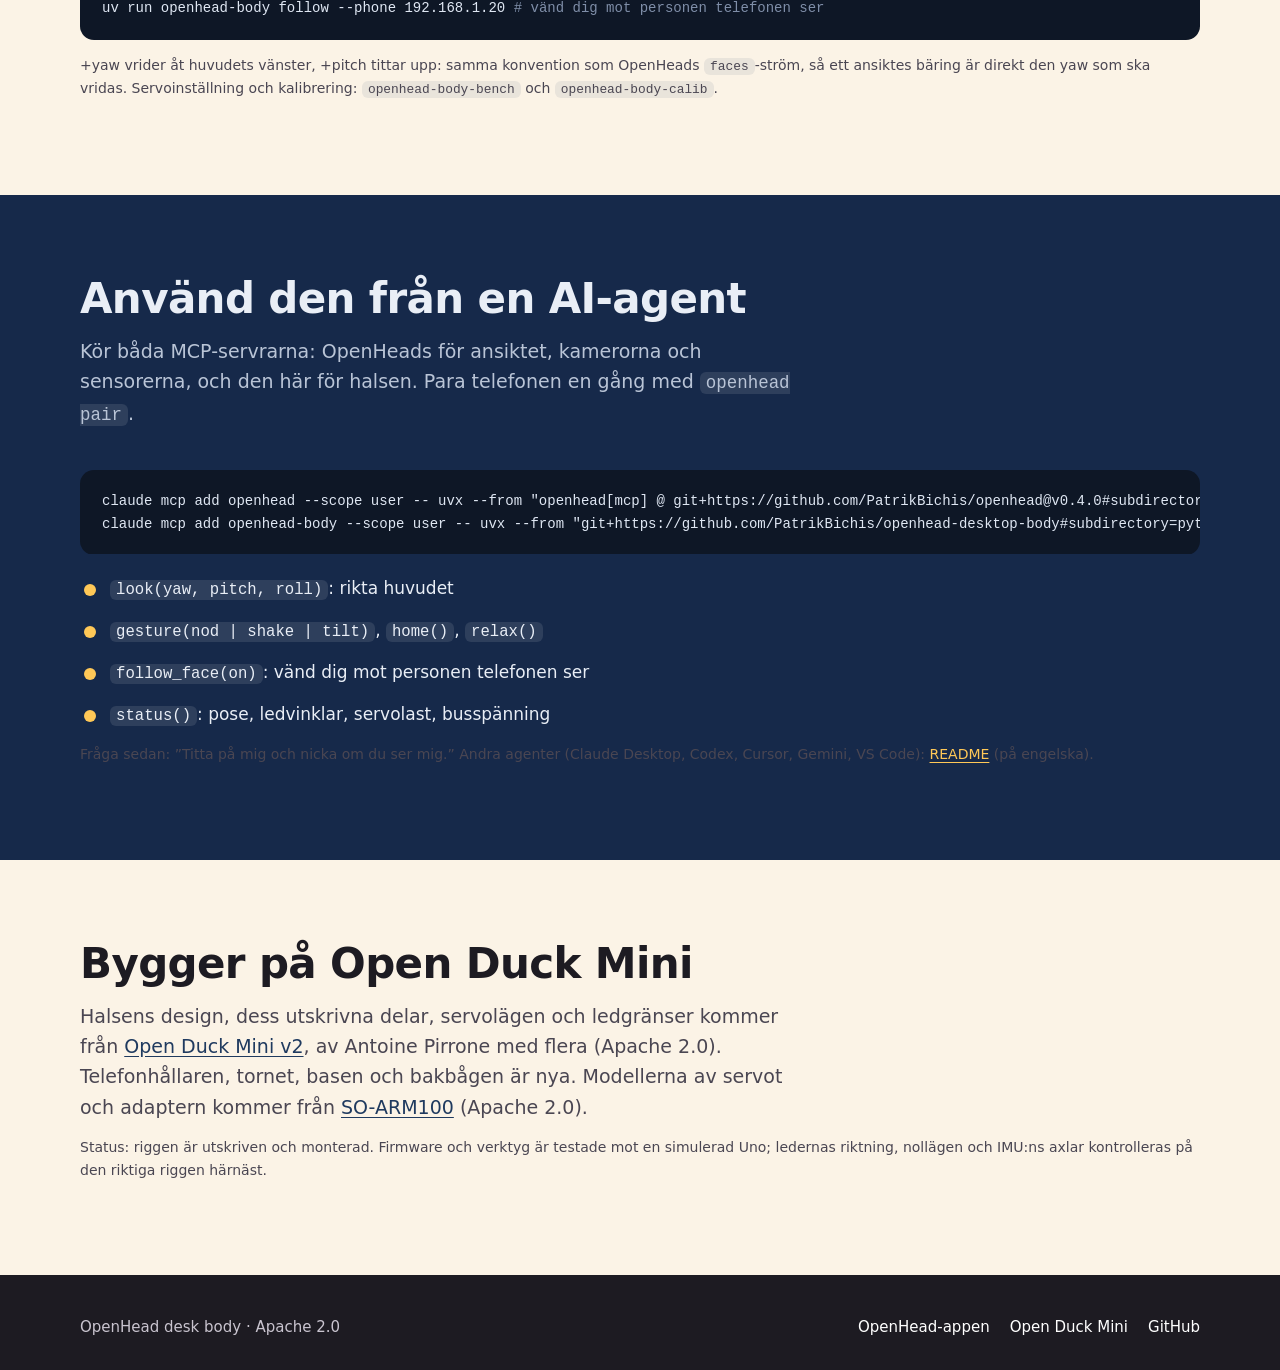
==== commit e2a2efe1: "Desk film with sound; openhead v0.4.0 in the install command Co-Authored-By: Claude Opus 5.5 <norepl" ====
--- a/docs/sv/index.html
+++ b/docs/sv/index.html
@@ -52,7 +52,7 @@
     <section id="desk" class="film">
       <div class="wrap">
         <h2>En AI-assistent på skrivbordet</h2>
-        <p class="sub">En 3D-rendering av riggen: den följer ditt ansikte, pratar, kartlägger rummet med bakkameran medan frontkameran ser dig, och skickar alla sensorer till din agent. Video på den riktiga riggen kommer härnäst.</p>
+        <p class="sub">En 3D-rendering av riggen: den följer ditt ansikte, hör din fråga och svarar med egen röst (slå på ljudet), kartlägger rummet med bakkameran medan frontkameran ser dig, och skickar alla sensorer till din agent. Video på den riktiga riggen kommer härnäst.</p>
         <video controls muted loop playsinline preload="metadata" poster="../media/desk-assistant-poster.jpg"
                aria-label="3D-rendering: den röda riggen på ett skrivbord som följer en person, pratar, använder båda kamerorna och skickar sensordata till en AI-agent på en laptop">
           <source src="../media/desk-assistant.mp4" type="video/mp4">
@@ -166,7 +166,7 @@
       <div class="wrap">
         <h2>Använd den från en AI-agent</h2>
         <p class="sub">Kör båda MCP-servrarna: OpenHeads för ansiktet, kamerorna och sensorerna, och den här för halsen. Para telefonen en gång med <code>openhead pair</code>.</p>
-        <pre>claude mcp add openhead --scope user -- uvx --from "openhead[mcp] @ git+https://github.com/PatrikBichis/openhead@v0.3.0#subdirectory=python" openhead mcp --device 192.168.1.20
+        <pre>claude mcp add openhead --scope user -- uvx --from "openhead[mcp] @ git+https://github.com/PatrikBichis/openhead@v0.4.0#subdirectory=python" openhead mcp --device 192.168.1.20
 claude mcp add openhead-body --scope user -- uvx --from "git+https://github.com/PatrikBichis/openhead-desktop-body#subdirectory=python" openhead-body --phone 192.168.1.20 mcp</pre>
         <ul class="list" style="margin-top: 20px">
           <li><code>look(yaw, pitch, roll)</code>: rikta huvudet</li>
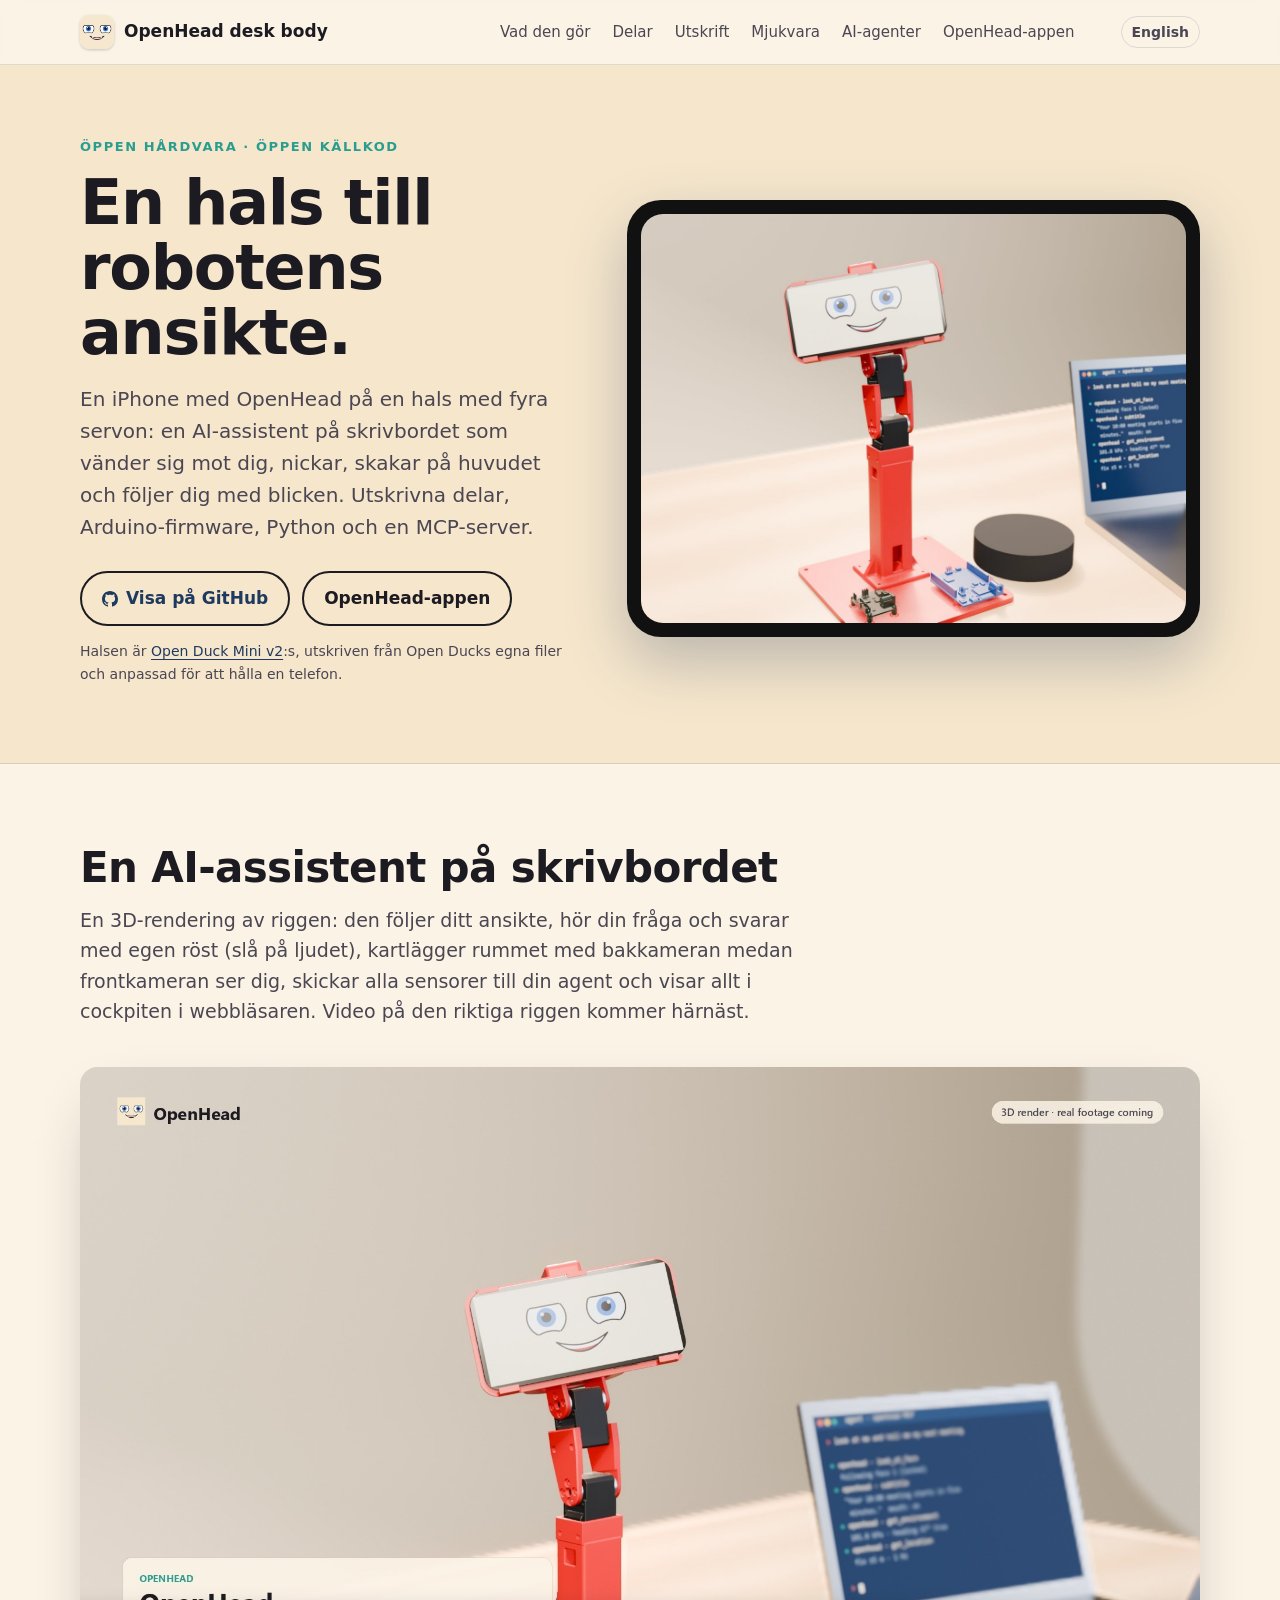
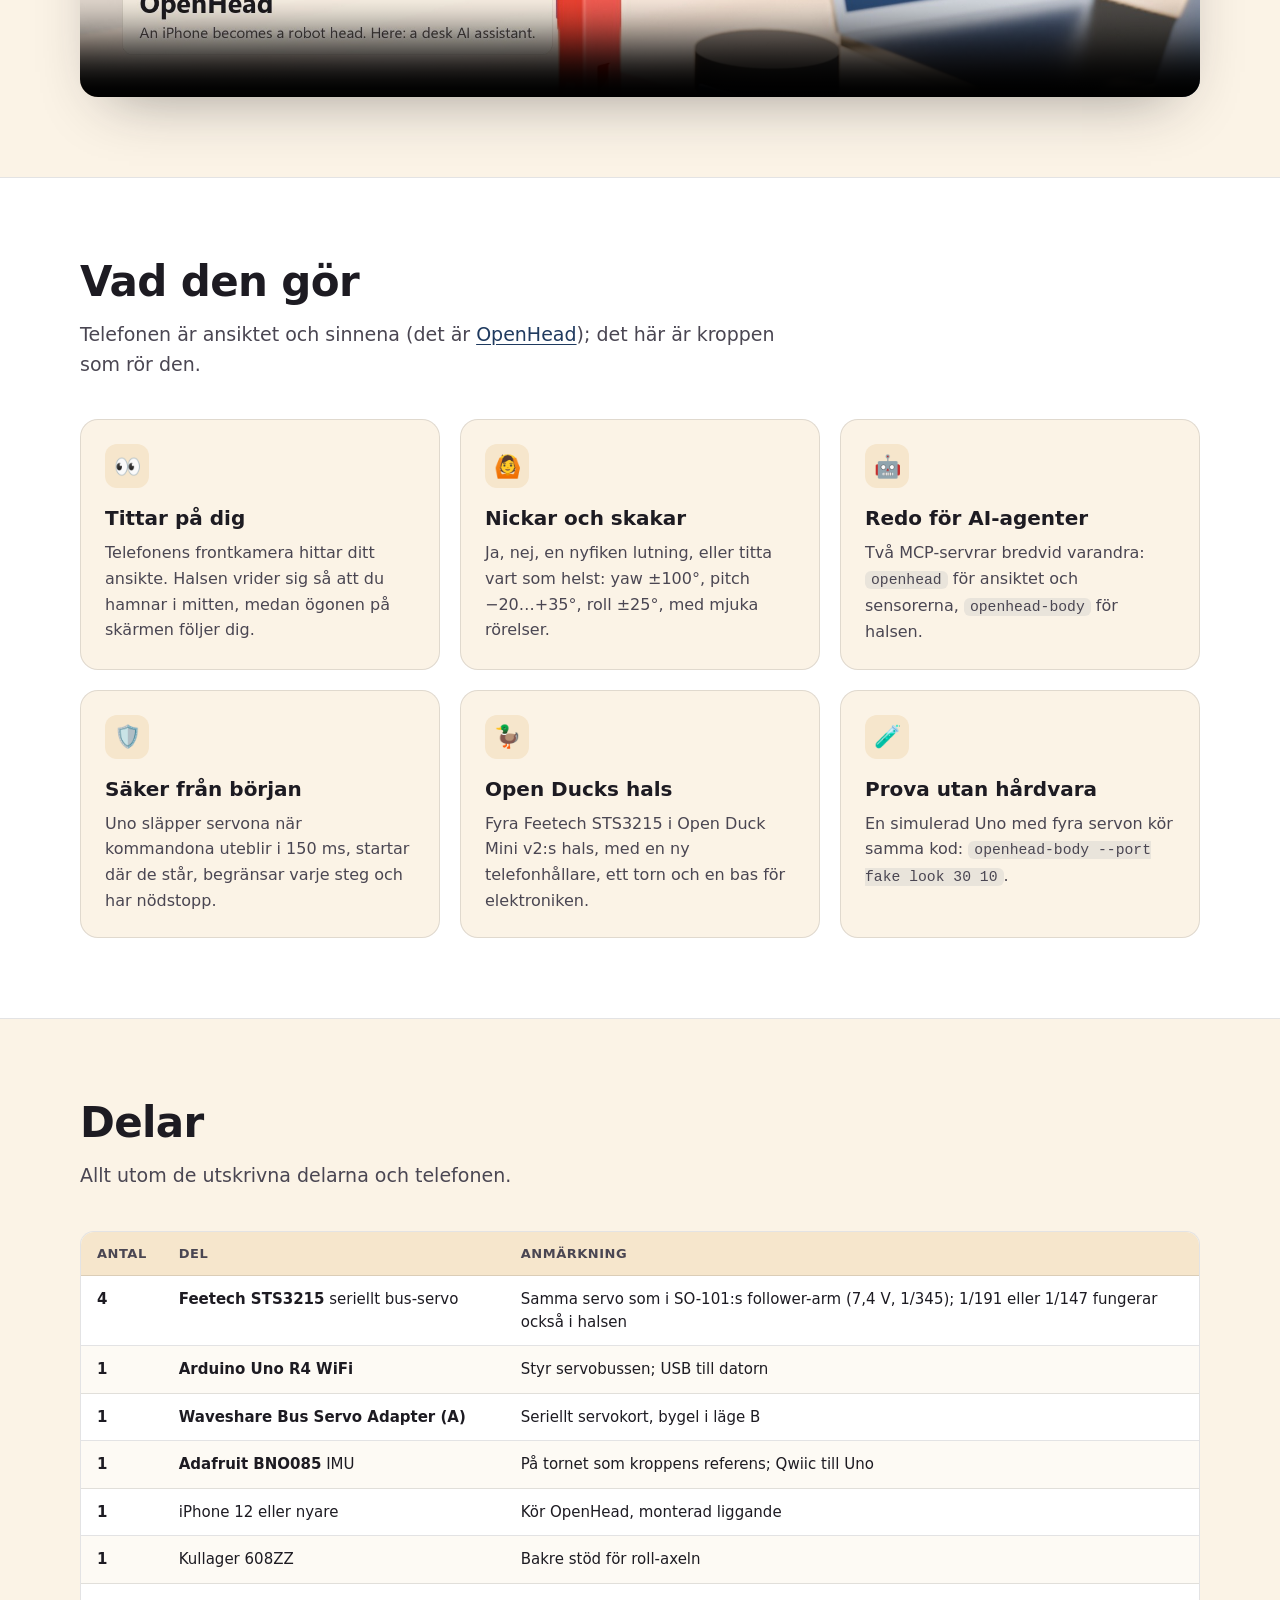
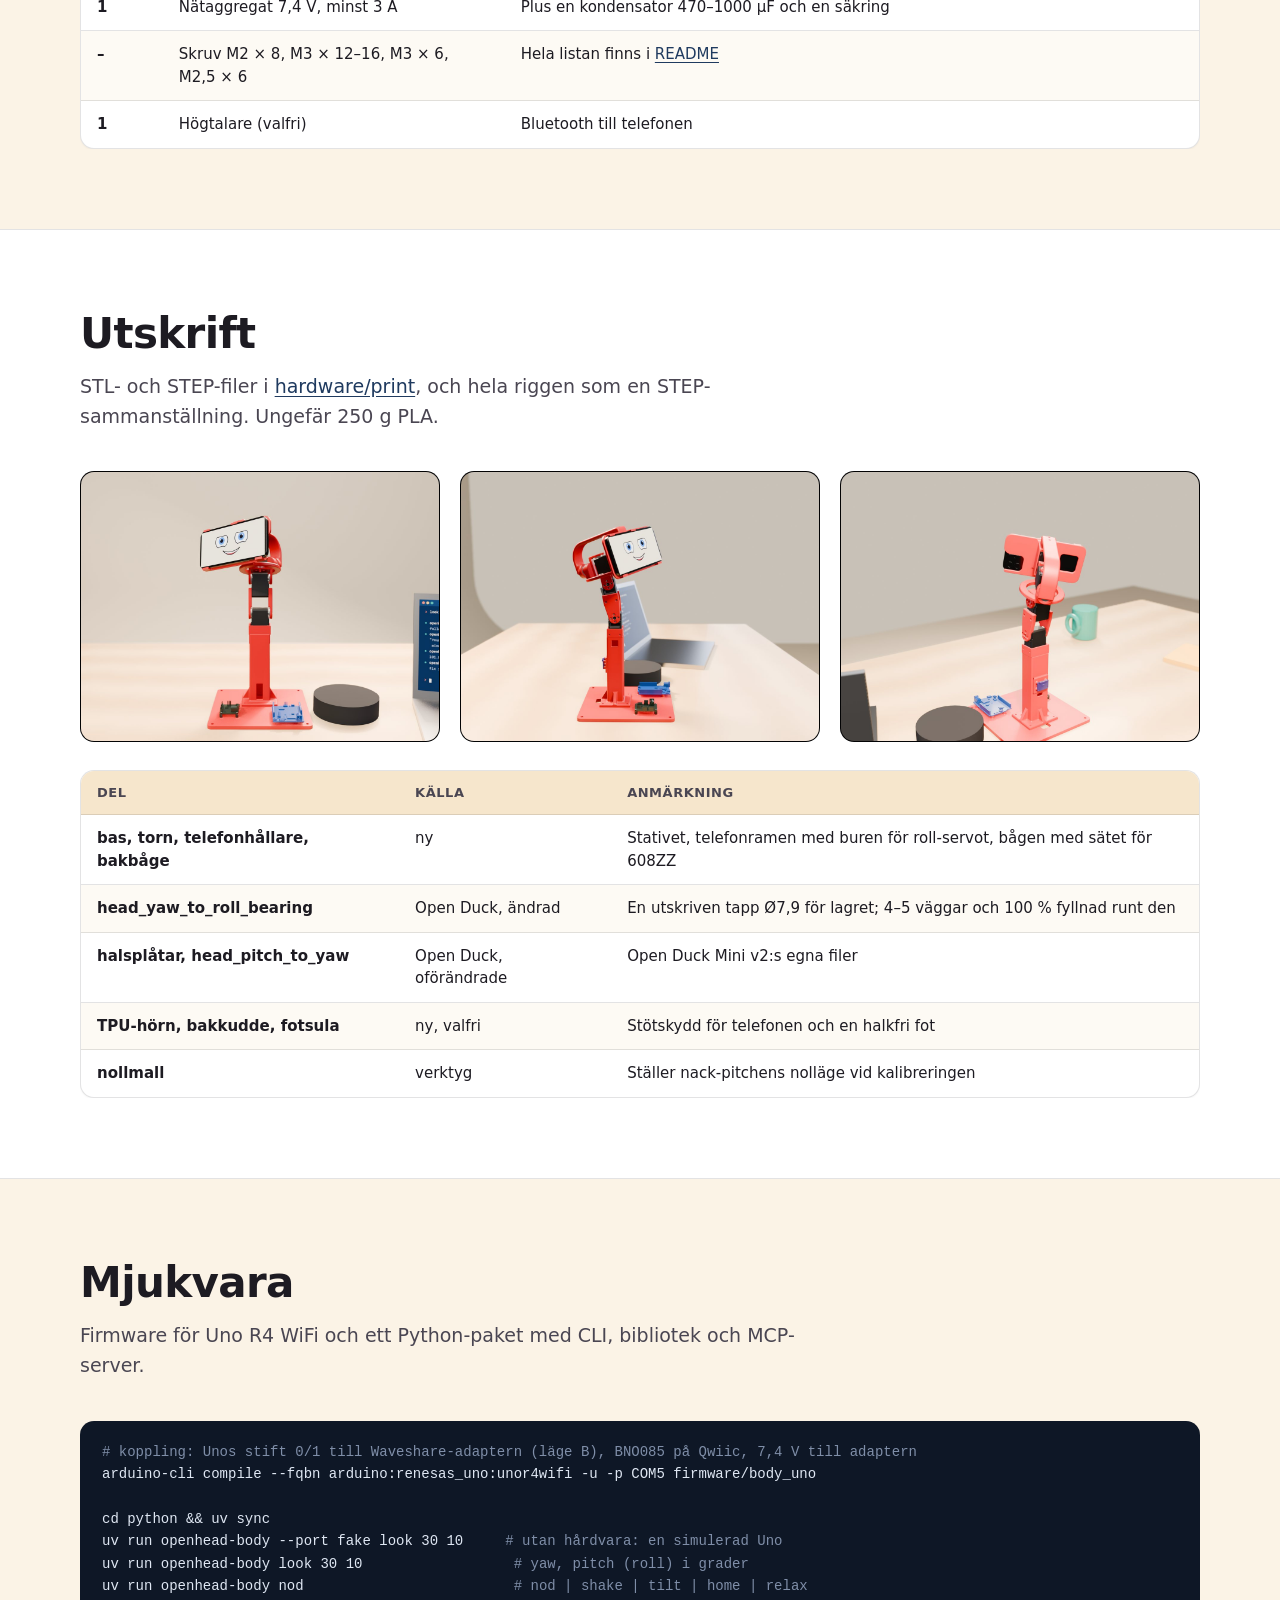
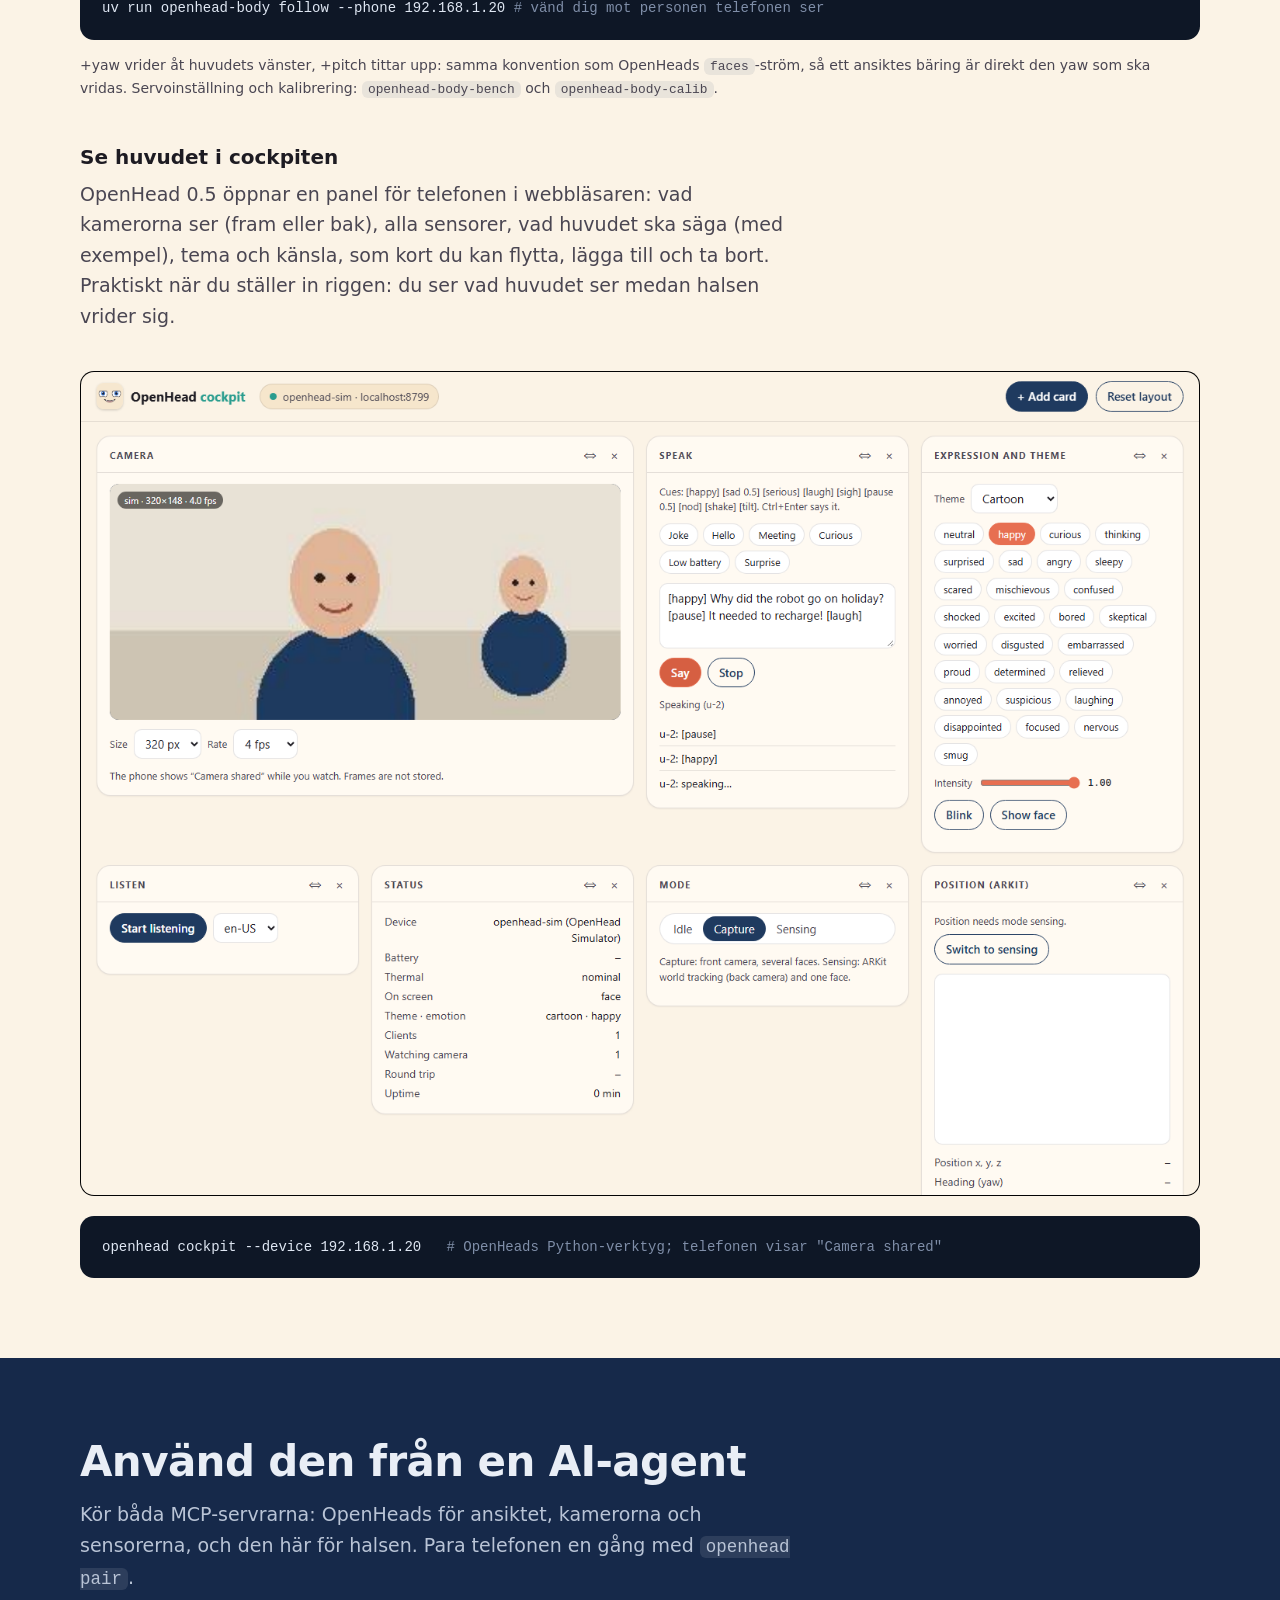
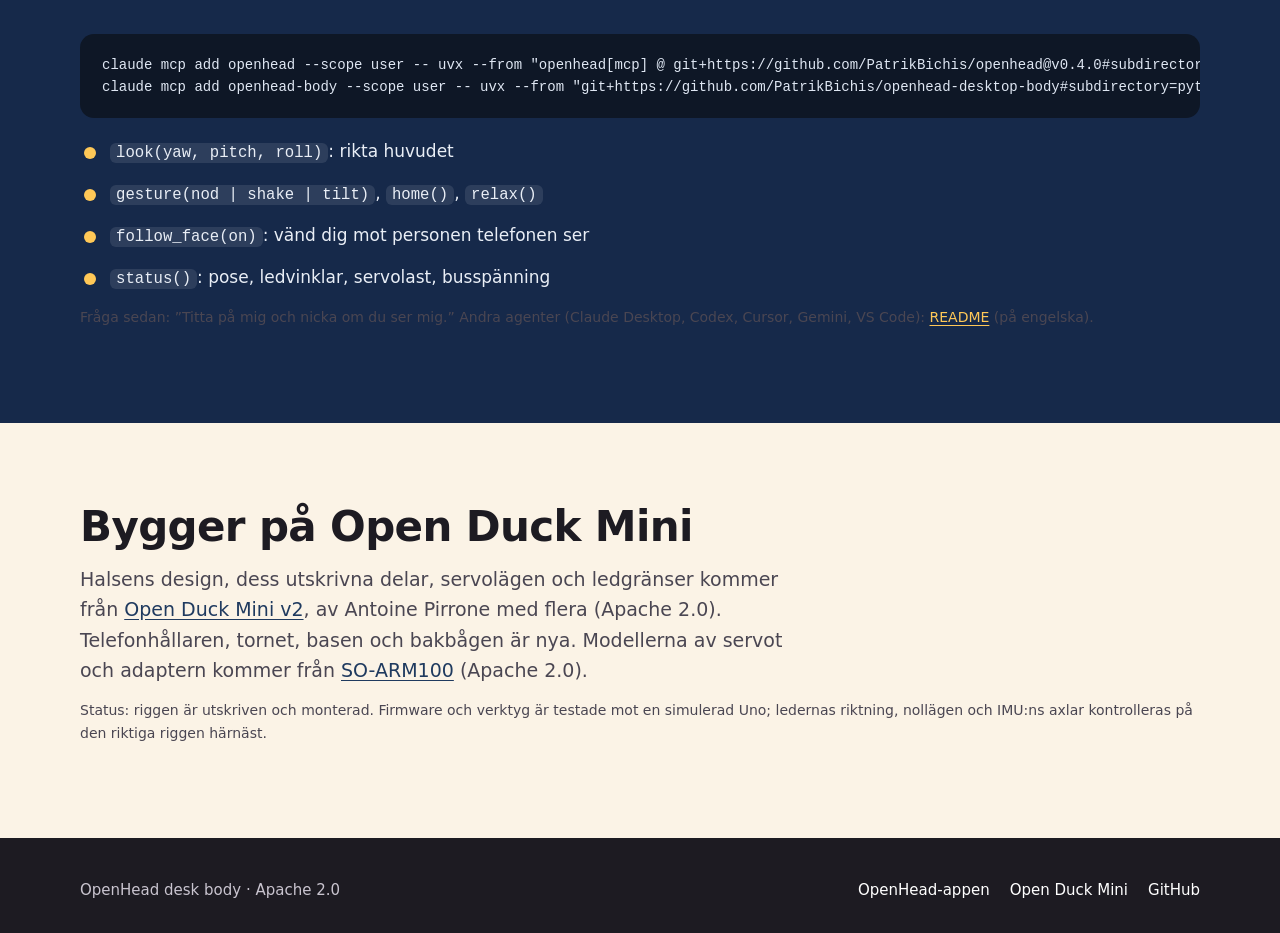
==== commit 9af8b607: "Cockpit in the README, on the site and in the film OpenHead 0.5's cockpit shows what the phone sees " ====
--- a/docs/sv/index.html
+++ b/docs/sv/index.html
@@ -52,9 +52,9 @@
     <section id="desk" class="film">
       <div class="wrap">
         <h2>En AI-assistent på skrivbordet</h2>
-        <p class="sub">En 3D-rendering av riggen: den följer ditt ansikte, hör din fråga och svarar med egen röst (slå på ljudet), kartlägger rummet med bakkameran medan frontkameran ser dig, och skickar alla sensorer till din agent. Video på den riktiga riggen kommer härnäst.</p>
+        <p class="sub">En 3D-rendering av riggen: den följer ditt ansikte, hör din fråga och svarar med egen röst (slå på ljudet), kartlägger rummet med bakkameran medan frontkameran ser dig, skickar alla sensorer till din agent och visar allt i cockpiten i webbläsaren. Video på den riktiga riggen kommer härnäst.</p>
         <video controls muted loop playsinline preload="metadata" poster="../media/desk-assistant-poster.jpg"
-               aria-label="3D-rendering: den röda riggen på ett skrivbord som följer en person, pratar, använder båda kamerorna och skickar sensordata till en AI-agent på en laptop">
+               aria-label="3D-rendering: den röda riggen på ett skrivbord som följer en person, pratar, använder båda kamerorna skickar sensordata till en AI-agent på en laptop och visar allt i cockpiten i en webbläsare">
           <source src="../media/desk-assistant.mp4" type="video/mp4">
         </video>
       </div>
@@ -159,6 +159,10 @@
 uv run openhead-body nod                         <span class="c"># nod | shake | tilt | home | relax</span>
 uv run openhead-body follow --phone 192.168.1.20 <span class="c"># vänd dig mot personen telefonen ser</span></pre>
         <p class="note">+yaw vrider åt huvudets vänster, +pitch tittar upp: samma konvention som OpenHeads <code>faces</code>-ström, så ett ansiktes bäring är direkt den yaw som ska vridas. Servoinställning och kalibrering: <code>openhead-body-bench</code> och <code>openhead-body-calib</code>.</p>
+        <h3 style="margin-top: 40px">Se huvudet i cockpiten</h3>
+        <p class="sub">OpenHead 0.5 öppnar en panel för telefonen i webbläsaren: vad kamerorna ser (fram eller bak), alla sensorer, vad huvudet ska säga (med exempel), tema och känsla, som kort du kan flytta, lägga till och ta bort. Praktiskt när du ställer in riggen: du ser vad huvudet ser medan halsen vrider sig.</p>
+        <img class="shot" src="../media/cockpit.png" alt="OpenHead cockpit i en webbläsare: kameran som video med två personer, ett Speak-kort med exempelknappar, uttryck och tema, status, läge och ARKit-position" loading="lazy">
+        <pre style="margin-top: 20px">openhead cockpit --device 192.168.1.20   <span class="c"># OpenHeads Python-verktyg; telefonen visar "Camera shared"</span></pre>
       </div>
     </section>
 
